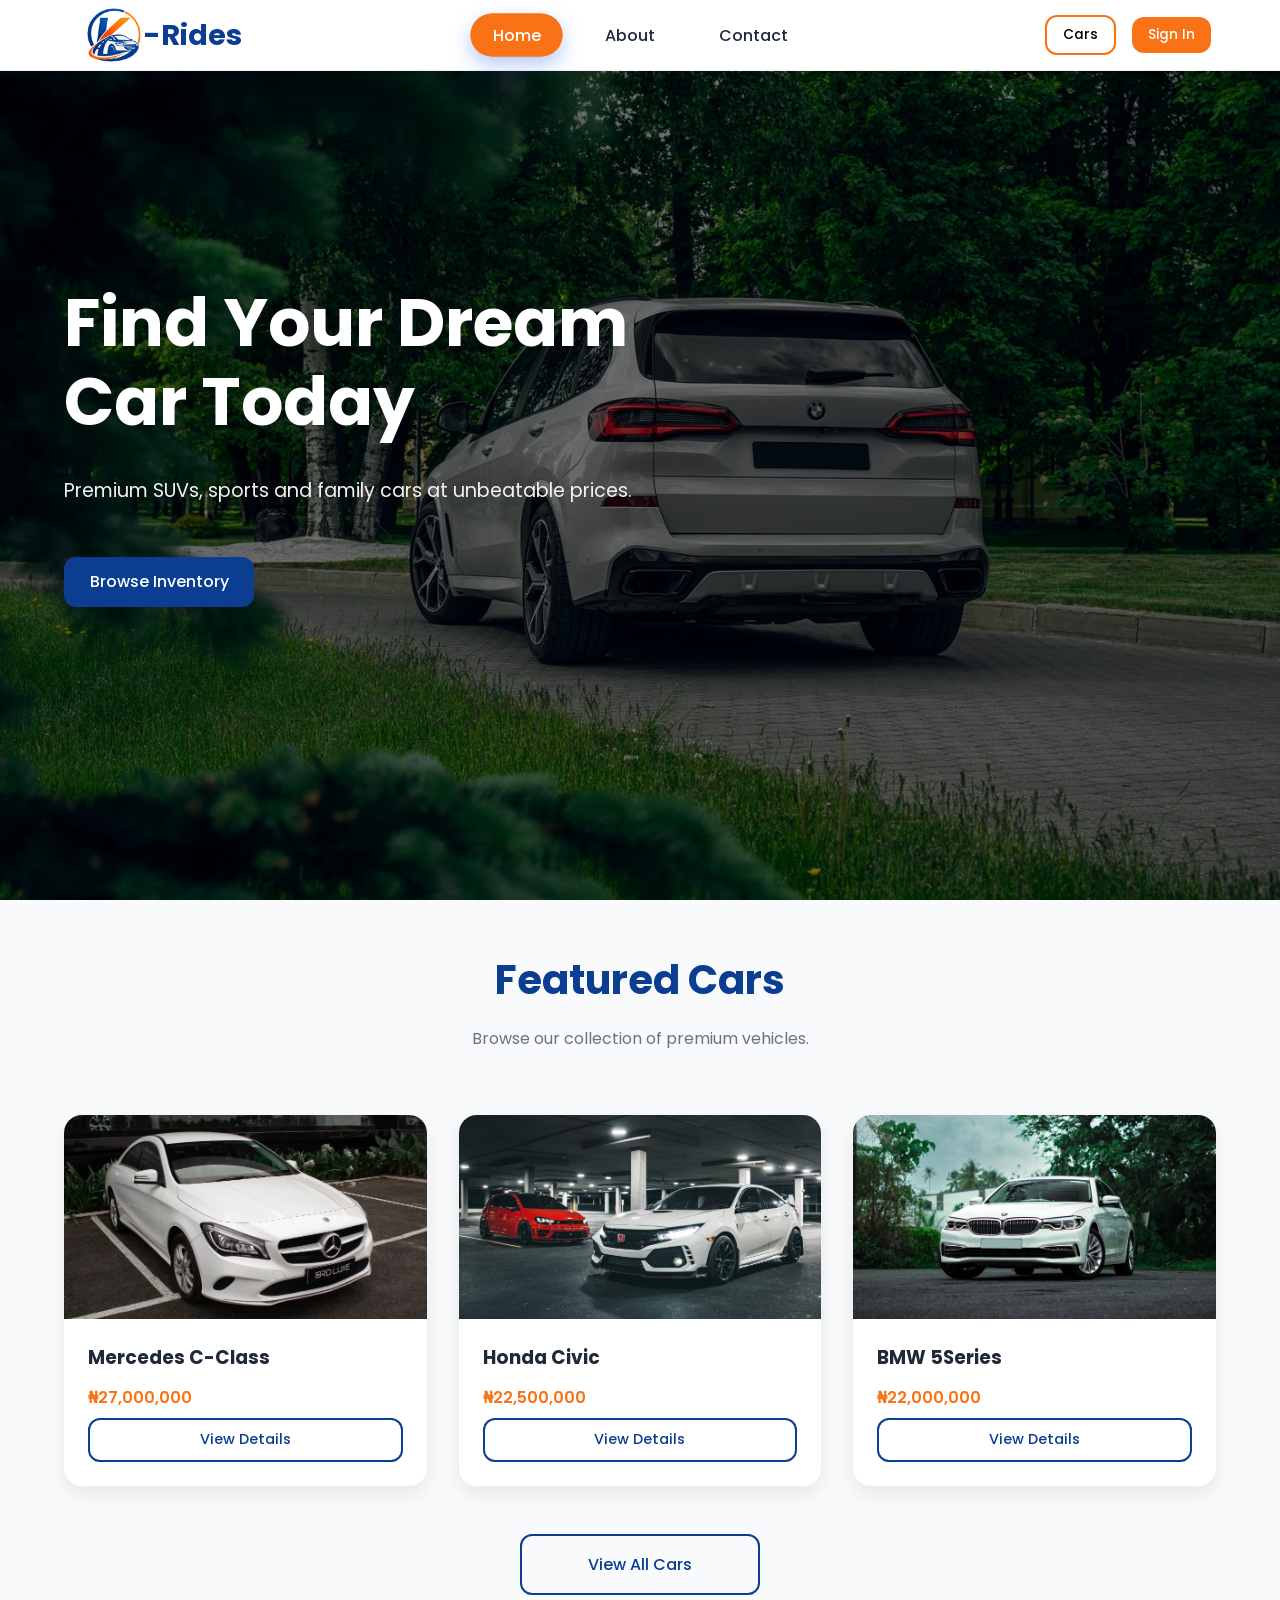
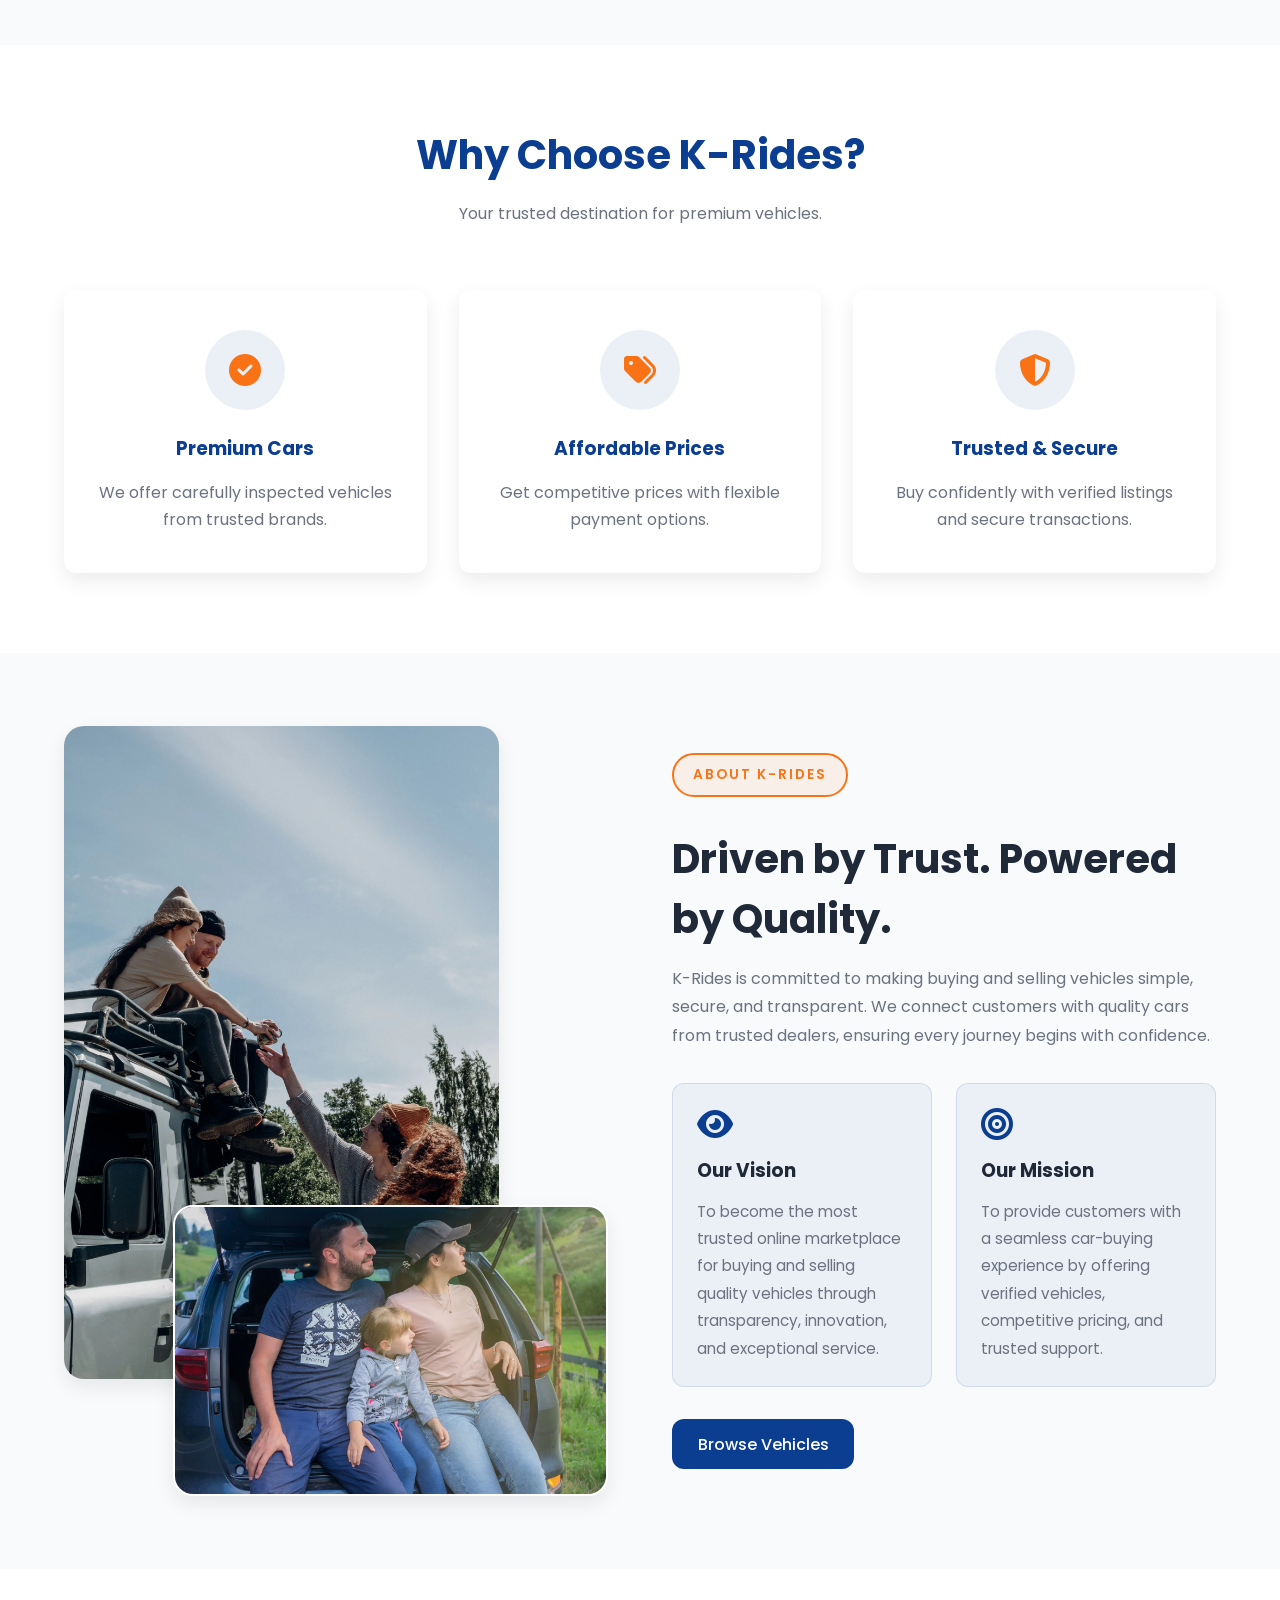
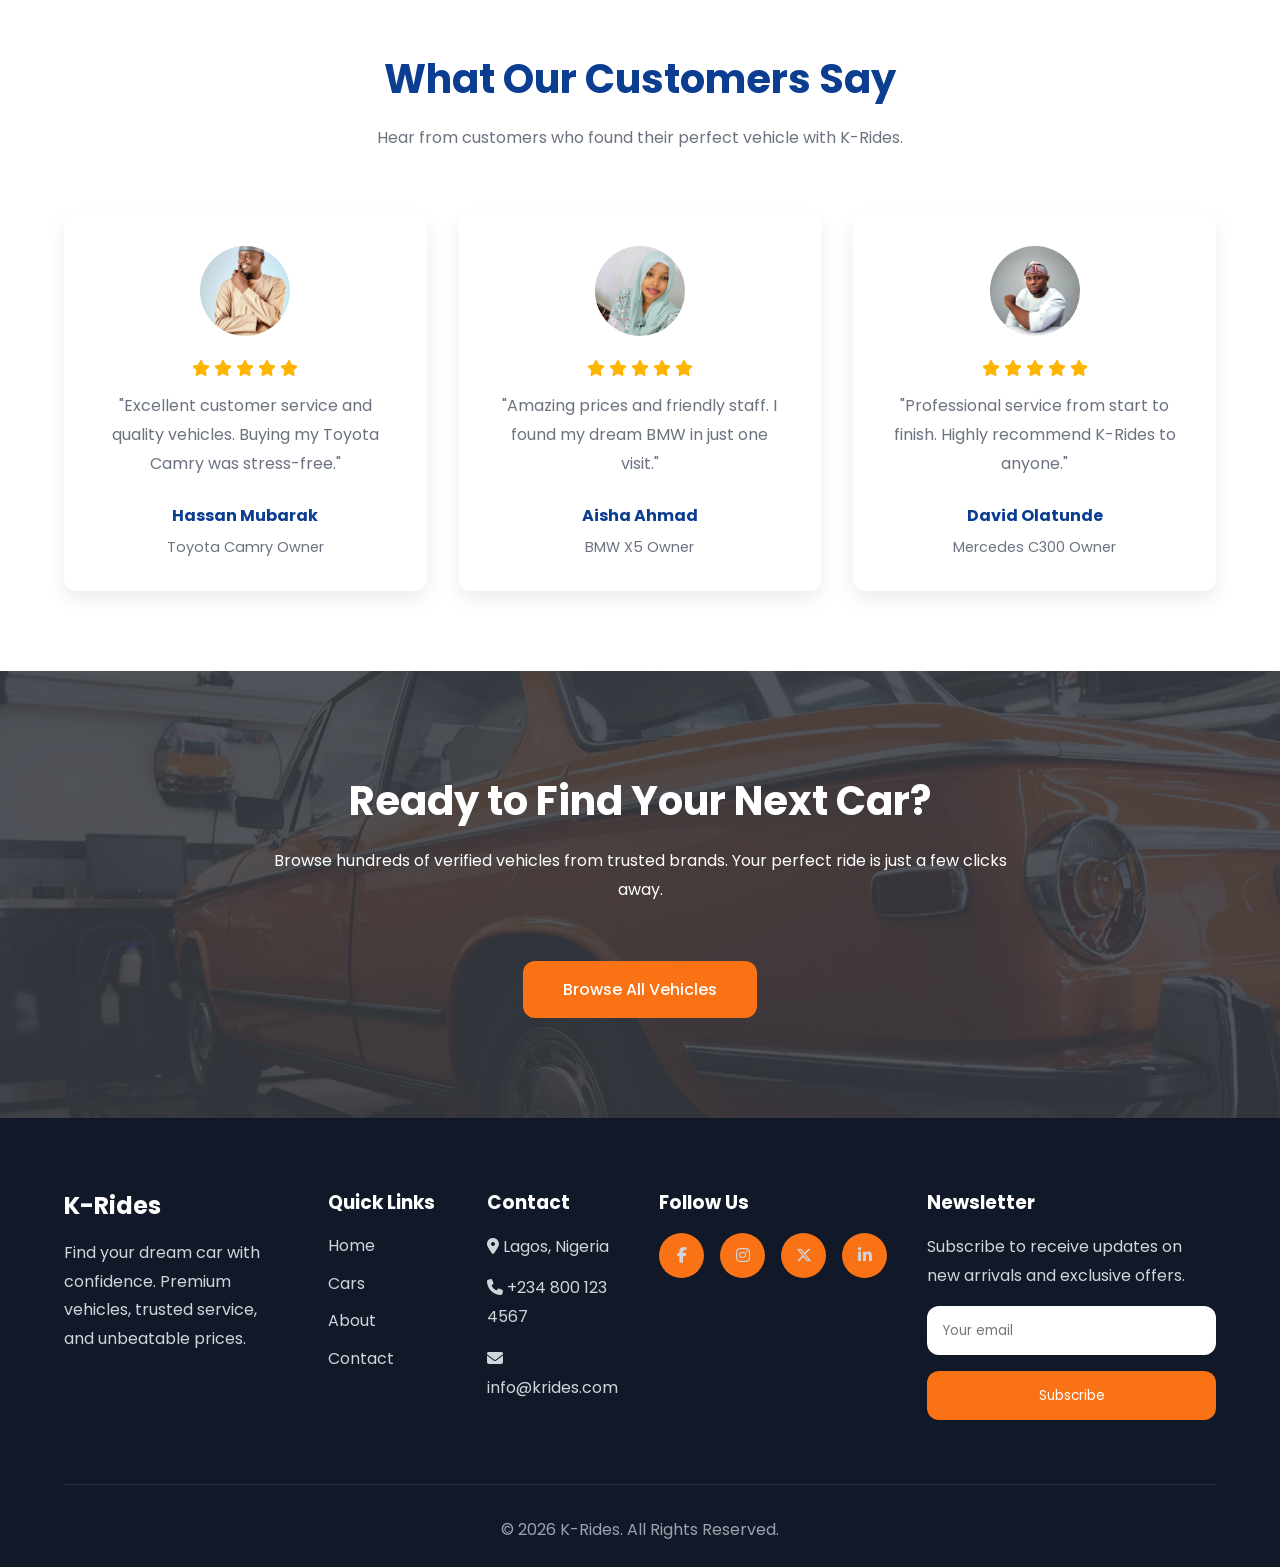
==== index.html @ 12252239 "K-Rides" ====
<!doctype html>
<html lang="en">

<head>
	<meta charset="utf-8">
	<meta name="viewport" content="width=device-width, initial-scale=1.0">
	<meta name="description" content="K-Rides - Find your dream car with confidence. Premium vehicles, trusted dealers, competitive prices in Lagos, Nigeria. Browse 30+ verified cars.">
	<meta property="og:title" content="K-Rides | Find Your Dream Car">
	<meta property="og:description" content="Premium vehicles, trusted dealers, competitive prices in Lagos. Browse 30+ verified cars.">
	<meta property="og:image" content="assets/k-ride-logo.png">
	<meta property="og:type" content="website">
	<meta name="twitter:card" content="summary_large_image">
	<title>K-Rides | Find Your Dream Car</title>
	<link rel="icon" type="image/x-icon" href="assets/favicon.ico">
	<link rel="icon" type="image/png" sizes="512x512" href="assets/favicon.png">
	<link rel="apple-touch-icon" href="assets/favicon.png">
	<link rel="preconnect" href="https://fonts.googleapis.com">
	<link rel="preconnect" href="https://fonts.gstatic.com" crossorigin>
	<link href="https://fonts.googleapis.com/css2?family=Poppins:wght@300;400;500;600;700&display=swap" rel="stylesheet">
	<link rel="stylesheet" href="https://cdnjs.cloudflare.com/ajax/libs/font-awesome/6.7.2/css/all.min.css">
	<link rel="stylesheet" href="style.css?v=31">
</head>
<body>
	<!-- =========================================================
     HEADER / NAVBAR
     ========================================================= -->
<header>
		<div class="container">
			<nav class="navbar">

				<div class="logo">
					<img src="assets/k-ride-logo.png" alt="K-Ride Logo">
					<a href="index.html">-Rides</a>
				</div>

				<div class="nav-drawer" id="navDrawer">
					<ul class="nav-links">
						<li><a href="#home" class="nav-item active">Home</a></li>
						<li><a href="#about" class="nav-item">About</a></li>
						<li><a href="#contact" class="nav-item">Contact</a></li>

						<span class="indicator"></span>
					</ul>

					<div class="nav-buttons">
						<a href="cars.html" class="btn btn-cars">Cars</a>
						<a href="auth.html" class="btn btn-register">Sign In</a>
					</div>
				</div>

				<button class="hamburger" id="hamburger" aria-label="Open menu" aria-expanded="false">
					<span></span><span></span><span></span>
				</button>

			</nav>
			<div class="drawer-overlay" id="drawerOverlay"></div>
		</div>
	</header>

	<!-- =========================================================
     HERO SECTION
     ========================================================= -->
<section class="hero" id="home">
    	<div class="overlay"></div>
    	<div class="container">
			<div class="hero-text">
				<h1>Find Your Dream Car Today</h1>
				<p>
					Premium SUVs, sports and family cars at unbeatable prices.
				</p>

				<a href="cars.html" class="btn btn-primary">
					Browse Inventory
				</a>
			</div>
    	</div>
	</section>

	<!-- =========================================================
     FEATURED CARS
     ========================================================= -->
<section class="featured-cars">
		<div class="container">
			<div class="section-title">
				<h2>Featured Cars</h2>
				<p>
					Browse our collection of premium vehicles.
				</p>
			</div>

			<div class="car-grid">
				<div class="car-card"
					data-brand="Mercedes"
					data-model="Mercedes C-Class"
					data-price="27000000"
					data-fuel="Petrol"
					data-transmission="Automatic"
					data-year="2020"
					data-rating="4.8"
					data-description="Luxury sedan with leather seats, premium sound, advanced safety, and a powerful engine.">
					<img src="assets/mercedes.webp" alt="Mercedes C-Class" loading="lazy">
					<div class="car-info">
						<h3>Mercedes C-Class</h3>
						<p>₦27,000,000</p>
						<a href="#" class="btn btn-primary card-details">
							View Details
						</a>
					</div>
				</div>

				<div class="car-card"
					data-brand="Honda"
					data-model="Honda Civic"
					data-price="22500000"
					data-fuel="Petrol"
					data-transmission="Automatic"
					data-year="2023"
					data-rating="4.8"
					data-description="Reliable and efficient sedan with modern tech, smooth handling, and excellent fuel economy.">
					<img src="assets/Honda.webp" alt="Honda Civic" loading="lazy">
					<div class="car-info">
						<h3>Honda Civic</h3>
						<p>₦22,500,000</p>
						<a href="#" class="btn btn-primary card-details">
							View Details
						</a>
					</div>
				</div>

				<div class="car-card"
					data-brand="BMW"
					data-model="BMW 5Series"
					data-price="22000000"
					data-fuel="Petrol"
					data-transmission="Automatic"
					data-year="2019"
					data-rating="4.8"
					data-description="Executive sedan blending performance and luxury with advanced driving dynamics and premium comfort.">
					<img src="assets/Bmw.webp" alt="BMW 5Series" loading="lazy">
					<div class="car-info">
						<h3>BMW 5Series</h3>
						<p>₦22,000,000</p>
						<a href="#" class="btn btn-primary card-details">
							View Details
						</a>
					</div>
				</div>
			</div>
			
			<div class="view-all">
				<a href="cars.html" class="btn btn-primary">
					View All Cars
				</a>
			</div>

		</div>
	</section>

	<!-- =========================================================
     WHY CHOOSE US
     ========================================================= -->
<section class="why-choose">
		<div class="container">
			<div class="section-title">
				<h2>Why Choose K-Rides?</h2>
				<p>Your trusted destination for premium vehicles.</p>
			</div>

			<div class="features">
				<div class="feature-card">
					<div class="feature-icon">
						<i class="fa-solid fa-circle-check"></i>
					</div>
					<h3>Premium Cars</h3>
					<p>
						We offer carefully inspected vehicles from trusted brands.
					</p>
				</div>

				<div class="feature-card">
					<div class="feature-icon">
						<i class="fa-solid fa-tags"></i>
					</div>
					<h3>Affordable Prices</h3>
					<p>
						Get competitive prices with flexible payment options.
					</p>
				</div>

				<div class="feature-card">
					<div class="feature-icon">
						<i class="fa-solid fa-shield-halved"></i>
					</div>
					<h3>Trusted & Secure</h3>
					<p>
						Buy confidently with verified listings and secure transactions.
					</p>
				</div>
			</div>
		</div>
	</section>

	<!-- =========================================================
     ABOUT SECTION
     ========================================================= -->
<section class="about" id="about">
		<div class="container">
			<div class="about-content">
				<!-- Left Side -->
				<div class="about-image">
					<img src="assets/main-image.webp" alt="About K-Rides showroom with premium vehicles" class="main-image" loading="lazy">
					<img src="assets/small-image.webp" alt="Car showroom interior" class="small-image" loading="lazy">
				</div>

				<!-- Right Side -->
				<div class="about-text">
					<span class="section-tag">ABOUT K-RIDES</span>
					<h2>Driven by Trust. Powered by Quality.</h2>
					<p>
						K-Rides is committed to making buying and selling
						vehicles simple, secure, and transparent. We connect
						customers with quality cars from trusted dealers,
						ensuring every journey begins with confidence.
					</p>

					<!-- Vision & Mission -->
					<div class="about-boxes">
						<div class="about-box">
							<i class="fa-solid fa-eye"></i>
							<h3>Our Vision</h3>
							<p>
								To become the most trusted online marketplace
								for buying and selling quality vehicles through
								transparency, innovation, and exceptional service.
							</p>
						</div>

						<div class="about-box">
							<i class="fa-solid fa-bullseye"></i>
							<h3>Our Mission</h3>
							<p>
								To provide customers with a seamless car-buying
								experience by offering verified vehicles,
								competitive pricing, and trusted support.
							</p>
						</div>
					</div>

					<a href="cars.html" class="btn btn-primary">
						Browse Vehicles
					</a>
				</div>
			</div>
		</div>
	</section>

	<!-- =========================================================
     TESTIMONIALS
     ========================================================= -->
<section class="testimonials">
		<div class="container">
			<div class="section-title">
				<h2>What Our Customers Say</h2>
				<p>
					Hear from customers who found their perfect vehicle with K-Rides.
				</p>
			</div>

			<div class="testimonial-grid">
				<!-- Card 1 -->
				<div class="testimonial-card">
					<div class="customer-image">
						<img src="assets/Hassan.webp" alt="Hassan Mubarak">
					</div>

					<div class="stars">
						<i class="fa-solid fa-star"></i>
						<i class="fa-solid fa-star"></i>
						<i class="fa-solid fa-star"></i>
						<i class="fa-solid fa-star"></i>
						<i class="fa-solid fa-star"></i>
					</div>

					<p class="review">
						"Excellent customer service and quality vehicles.
						Buying my Toyota Camry was stress-free."
					</p>
					<h4>Hassan Mubarak</h4>
					<span>Toyota Camry Owner</span>

				</div>

				<!-- Card 2 -->
				<div class="testimonial-card">
					<div class="customer-image">
						<img src="assets/Aisha.webp" alt="Aisha Ahmad">
					</div>

					<div class="stars">
						<i class="fa-solid fa-star"></i>
						<i class="fa-solid fa-star"></i>
						<i class="fa-solid fa-star"></i>
						<i class="fa-solid fa-star"></i>
						<i class="fa-solid fa-star"></i>
					</div>

					<p class="review">
						"Amazing prices and friendly staff.
						I found my dream BMW in just one visit."
					</p>
					<h4>Aisha Ahmad</h4>
					<span>BMW X5 Owner</span>
				</div>

				<!-- Card 3 -->
				<div class="testimonial-card">

					<div class="customer-image">
						<img src="assets/David.webp" alt="David Olatunde">
					</div>

					<div class="stars">
						<i class="fa-solid fa-star"></i>
						<i class="fa-solid fa-star"></i>
						<i class="fa-solid fa-star"></i>
						<i class="fa-solid fa-star"></i>
						<i class="fa-solid fa-star"></i>
					</div>

					<p class="review">
						"Professional service from start to finish.
						Highly recommend K-Rides to anyone."
					</p>
					<h4>David Olatunde</h4>
					<span>Mercedes C300 Owner</span>
				</div>
			</div>
		</div>
	</section>

	<!-- =========================================================
     CTA SECTION
     ========================================================= -->
<section class="cta">
		<div class="container">
			<div class="cta-content">
				<h2>Ready to Find Your Next Car?</h2>

				<p>
					Browse hundreds of verified vehicles from trusted brands.
					Your perfect ride is just a few clicks away.
				</p>

				<a href="cars.html" class="btn btn-primary">
					Browse All Vehicles
				</a>
			</div>
		</div>
	</section>

	<!-- =========================================================
     FOOTER
     ========================================================= -->
<footer class="footer" id="contact">
		<div class="container">
			<div class="footer-content">
				<!-- Column 1 -->
				<div class="footer-column">
					<h2>K-Rides</h2>
					<p>
						Find your dream car with confidence.
						Premium vehicles, trusted service,
						and unbeatable prices.
					</p>
				</div>
		
				<!-- Column 2 -->
				<div class="footer-column">

					<h3>Quick Links</h3>

					<ul>
						<li><a href="index.html">Home</a></li>
						<li><a href="cars.html">Cars</a></li>
						<li><a href="#about">About</a></li>
						<li><a href="#contact">Contact</a></li>
					</ul>
				</div>

				<!-- Column 3 -->
				<div class="footer-column">
					<h3>Contact</h3>
					<p>
						<i class="fa-solid fa-location-dot"></i>
						Lagos, Nigeria
					</p>

					<p>
						<i class="fa-solid fa-phone"></i>
						+234 800 123 4567
					</p>

					<p>
						<i class="fa-solid fa-envelope"></i>
						info@krides.com
					</p>
				</div>

				<!-- Column 4 -->
				<div class="footer-column">
					<h3>Follow Us</h3>
					<div class="social-icons">
						<a href="#"><i class="fa-brands fa-facebook-f"></i></a>
						<a href="#"><i class="fa-brands fa-instagram"></i></a>
						<a href="#"><i class="fa-brands fa-x-twitter"></i></a>
						<a href="#"><i class="fa-brands fa-linkedin-in"></i></a>
					</div>
				</div>

				<div class="footer-column">
					<h3>Newsletter</h3>
					<p>
						Subscribe to receive updates on new arrivals and exclusive offers.
					</p>

					<form class="footer-newsletter">
						<input
							type="email"
							placeholder="Your email"
							required
						>
						<button type="submit">
							Subscribe
						</button>
					</form>
				</div>
			</div>

			<div class="footer-bottom">
				<p>
					© 2026 K-Rides. All Rights Reserved.
				</p>
			</div>
		</div>
	</footer>

	<!-- =========================================================
     CAR DETAILS MODAL
     ========================================================= -->
<div class="car-modal" id="carModal">
		<div class="modal-content">
			<button class="close-modal" aria-label="Close car details">&times;</button>
			<img id="modalImage" src="" alt="">
			<div class="modal-info">
				<h2 id="modalTitle"></h2>
				<div class="modal-rating">
					<div class="stars">
						<i class="fa-solid fa-star"></i>
						<i class="fa-solid fa-star"></i>
						<i class="fa-solid fa-star"></i>
						<i class="fa-solid fa-star"></i>
						<i class="fa-solid fa-star"></i>
					</div>
					<span id="modalRating"></span>
				</div>
				<p class="modal-price" id="modalPrice"></p>
				<div class="modal-specs">
					<div class="spec-card">
						<i class="fa-regular fa-calendar"></i>
						<h4>Year</h4>
						<span id="modalYear"></span>
					</div>
					<div class="spec-card">
						<i class="fa-solid fa-gears"></i>
						<h4>Transmission</h4>
						<span id="modalTransmission"></span>
					</div>
					<div class="spec-card">
						<i class="fa-solid fa-gas-pump"></i>
						<h4>Fuel</h4>
						<span id="modalFuel"></span>
					</div>
				</div>
				<p id="modalDescription"></p>
				<button class="btn btn-primary" id="contactSellerBtn" style="width:100%; text-align:center;">
					Contact Seller
				</button>
			</div>
		</div>
	</div>

	<!-- =========================================================
     CONTACT SELLER MODAL
     ========================================================= -->
<div class="contact-modal" id="contactModal">
		<div class="contact-content">
			<button class="close-contact" aria-label="Close contact form">&times;</button>
			<h2>Contact Seller</h2>
			<p id="contactCarName"></p>
			<form id="contactForm">
				<div class="input-group">
					<label for="buyerName">Full Name</label>
					<input type="text" id="buyerName" required>
				</div>
				<div class="input-group">
					<label for="buyerEmail">Email Address</label>
					<input type="email" id="buyerEmail" required>
				</div>
				<div class="input-group">
					<label for="buyerPhone">Phone Number</label>
					<input type="tel" id="buyerPhone" pattern="^\+?[0-9\s\-]{10,15}$" placeholder="+234 800 123 4567" required>
				</div>
				<div class="input-group">
					<label for="buyerMessage">Message</label>
					<textarea id="buyerMessage" rows="5"></textarea>
				</div>
				<button type="submit" class="btn btn-primary">
					Send Request
				</button>
			</form>
		</div>
	</div>

	<!-- =========================================================
     BACK TO TOP
     ========================================================= -->
<button id="backToTop" class="back-to-top" aria-label="Back to top">
		<i class="fa-solid fa-arrow-up" aria-hidden="true"></i>
	</button>
	<!-- =========================================================
     SCRIPTS
     ========================================================= -->
<script src="script.js"></script>
</body>
</html>
---- style.css ----
@charset "utf-8";
/* =========================================================
   K-RIDES MAIN STYLESHEET
   ========================================================= */

* {
  margin: 0;
  padding: 0;
  box-sizing: border-box;
}

html {
  scroll-behavior: smooth;
  scroll-padding-top: 80px;
}

section,
#home,
#about,
#contact,
.cars-hero {
  scroll-margin-top: 80px;
}

body {
  font-family: "Poppins", sans-serif;
  background: #f8fafc;
  color: #1f2937;
  overflow-x: hidden;
}

img {
  width: 100%;
  height: auto;
  display: block;
}

a {
  text-decoration: none;
  color: inherit;
}

ul {
  list-style: none;
}

button,
input {
  font-family: inherit;
}

:root {
  --primary: #0b3d91;
  --secondary: #f97316;
  --white: #ffffff;
  --background: #f8fafc;
  --text: #1f2937;
  --light-text: #6b7280;
  --shadow: 0 8px 20px rgba(0, 0, 0, 0.08);
  --radius: 12px;
}

header {
  background: var(--white);
  box-shadow: var(--shadow);
  border-bottom: 1px solid rgba(0, 0, 0, 0.06);
  position: fixed;
  top: 0;
  left: 0;
  right: 0;
  z-index: 1000;
  transition:
    background 0.3s ease,
    backdrop-filter 0.3s ease,
    box-shadow 0.3s ease;
}
header.scrolled {
  background: rgba(255, 255, 255, 0.82);
  backdrop-filter: blur(12px);
  -webkit-backdrop-filter: blur(12px);
  box-shadow: 0 8px 30px rgba(0, 0, 0, 0.1);
}

.navbar {
  display: flex;
  justify-content: space-between;
  align-items: center;
  height: 70px;
}

.logo {
  display: flex;
  align-items: center;
  gap: 0;
}

.logo img {
  width: 80px;
  height: 80px;
  position: relative;
  top: 5px;
  left: 10px;
}

.logo h1 {
  margin: 0;
}

.logo a {
  font-size: 1.8rem;
  font-weight: 700;
  color: var(--primary);
}

.nav-links {
  display: flex;
  gap: 1.25rem;
  list-style: none;
  position: relative;
}

.nav-links a {
  font-size: 1rem;
  font-weight: 500;
  color: var(--text);
}

.nav-item {
  position: relative;
  z-index: 2;
  text-decoration: none;
  color: var(--white);
  padding: 10px 22px;
  border-radius: 30px;
  transition: 0.55s;
}

.nav-links a.active {
  background: var(--secondary);
  color: #fff;
}

.indicator {
  position: absolute;
  height: 42px;
  background: var(--secondary);
  border-radius: 30px;
  z-index: 1;
  transition:
    left 0.35s ease,
    width 0.35s ease;
  box-shadow: 0 8px 20px rgba(37, 99, 235, 0.35);
}

.nav-links a:hover {
  background: var(--white);
  transform: translateY(-2px);
  color: var(--secondary);
}

.nav-buttons {
  display: flex;
  align-items: center;
  gap: 1rem;
  margin-right: 5px;
}

.btn {
  display: inline-block;
  padding: 0.8rem 1.6rem;
  border-radius: var(--radius);
  font-weight: 500;
  transition: all 0.3s ease;
}

.btn-cars {
  background: transparent;
  border: 2px solid var(--secondary);
  color: #000;
}

.btn-cars.active {
  background: var(--secondary);
  color: var(--white);
  border-color: var(--secondary);
}

.nav-user {
  font-size: 0.85rem;
  font-weight: 600;
  color: var(--primary);
  display: flex;
  align-items: center;
  gap: 6px;
  padding: 0 6px;
  white-space: nowrap;
}
.nav-buttons .btn {
  padding: 0.5rem 1rem !important;
  font-size: 0.85rem !important;
}
.nav-buttons #logoutBtn {
  padding: 0.5rem 1rem;
  font-size: 0.85rem;
}

.nav-drawer {
  display: flex;
  align-items: center;
  gap: 2rem;
  flex: 1;
  position: static;
  justify-content: flex-end;
}

.navbar {
  position: relative;
}

/* =========================================================
   DESKTOP NAV CENTERING
   ========================================================= */
@media (min-width: 769px) {
  .nav-links {
    position: absolute !important;
    left: 50% !important;
    top: 50% !important;
    transform: translate(-50%, -50%) !important;
    margin: 0 !important;
    display: flex !important;
  }
  .nav-buttons {
    margin-left: auto;
  }
}

.drawer-overlay {
  display: none;
  position: fixed;
  inset: 0;
  background: rgba(0, 0, 0, 0.45);
  z-index: 998;
}
.drawer-overlay.show {
  display: block;
}

.btn-cars:hover {
  background: var(--secondary);
  color: var(--white);
}

.btn-login {
  color: var(--primary);
  border: 2px solid var(--primary);
}

.btn-login:hover {
  background: var(--primary);
  color: var(--white);
}

.btn-register {
  background: var(--secondary);
  color: var(--white);
}

.btn-register:hover {
  opacity: 0.9;
}

/* =========================================================
   HAMBURGER - HIDDEN ON DESKTOP
   ========================================================= */
.hamburger {
  display: none;
  flex-direction: column;
  justify-content: center;
  gap: 5px;
  width: 42px;
  height: 42px;
  background: transparent;
  border: none;
  cursor: pointer;
  padding: 6px;
}
.hamburger span {
  display: block;
  height: 3px;
  width: 100%;
  background: var(--primary);
  border-radius: 3px;
  transition: 0.3s;
}
.hamburger.active span:nth-child(1) {
  transform: translateY(8px) rotate(45deg);
}
.hamburger.active span:nth-child(2) {
  opacity: 0;
}
.hamburger.active span:nth-child(3) {
  transform: translateY(-8px) rotate(-45deg);
}

.hero {
  position: relative;
  min-height: 100vh;
  min-height: 100dvh;
  display: flex;
  align-items: center;
  padding-top: 70px;
  background-image: url("assets/kride-opt.webp");
  background-size: cover;
  background-position: center;
  background-repeat: no-repeat;
}

.overlay {
  position: absolute;
  inset: 0;
  background: rgba(0, 0, 0, 0.55);
}

.hero .container {
  position: relative;
  z-index: 2;
}

.hero-text {
  max-width: 650px;
}

.hero-text h1 {
  font-size: 4.15rem;
  color: var(--white);
  margin-bottom: 2rem;
  line-height: 1.2;
}

.hero-text p {
  font-size: 1.2rem;
  color: #f1f1f1;
  line-height: 1.8;
  margin-bottom: 3rem;
}

.hero-buttons {
  display: flex;
  gap: 1rem;
}

.btn-primary {
  background: var(--primary);
  color: var(--white);
}

.btn-primary:hover {
  opacity: 0.9;
}

.featured-cars {
  padding: 50px 0;
}

.section-title {
  text-align: center;
  margin-bottom: 4rem;
}

.section-title h2 {
  font-size: 2.5rem;
  color: var(--primary);
}

.section-title p {
  margin-top: 1rem;
  color: var(--light-text);
}

.car-grid {
  display: grid;
  grid-template-columns: repeat(3, 1fr);
  gap: 2rem;
}

.car-info {
  padding: 1rem;
}

.car-info h3 {
  margin-bottom: 0.5rem;
}

.car-info p {
  font-size: 1rem;
  font-weight: 600;
  color: var(--secondary);
  margin-bottom: 0.5rem;
}
.car-card img {
  width: 100%;
  aspect-ratio: 16 / 9;
  object-fit: cover;
}

.car-info .btn {
  padding: 0.6rem 1rem;
  font-size: 0.9rem;
}

.view-all {
  margin-top: 3rem;
  display: flex;
  justify-content: center;
}

.view-all .btn {
  min-width: 240px;
  padding: 1rem 2rem;
  text-align: center;
  background: transparent;
  color: var(--primary);
  border: 2px solid var(--primary);
  transition: all 0.3s ease;
}

.view-all .btn:hover {
  background: var(--primary);
  color: var(--white);
  transform: translateY(-3px);
  box-shadow: 0 12px 25px rgba(11, 61, 145, 0.25);
}

.why-choose {
  background: var(--white);
}

.features {
  display: grid;
  grid-template-columns: repeat(3, 1fr);
  gap: 2rem;
}

.feature-card {
  text-align: center;
  padding: 2.5rem 2rem;
  border-radius: var(--radius);
  box-shadow: var(--shadow);
  transition: 0.3s;
}

.feature-card:hover {
  transform: translateY(-10px);
}

.feature-icon {
  width: 80px;
  height: 80px;
  margin: 0 auto 1.5rem;
  display: flex;
  justify-content: center;
  align-items: center;
  border-radius: 50%;
  background: rgba(11, 61, 145, 0.08);
  color: var(--secondary);
  font-size: 2rem;
  transition: 0.3s ease;
}

.feature-card:hover .feature-icon {
  background: var(--primary);
  color: var(--white);
  transform: rotate(10deg) scale(1.08);
}

.feature-card h3 {
  color: var(--primary);
  margin-bottom: 1rem;
}

.feature-card p {
  color: var(--light-text);
  line-height: 1.7;
}

/* =========================================================
   ABOUT SECTION
   ========================================================= */

.about {
  padding: 100px 0;
  background: var(--background);
}

.about-content {
  display: flex;
  align-items: center;
  gap: 4rem;
}

.about-image {
  flex: 1;
  position: relative;
  min-height: 650px;
}

.about-image img {
  border-radius: 20px;
  box-shadow: var(--shadow);
}

.about-text {
  flex: 1;
}

.section-tag {
  display: inline-block;
  padding: 0.6rem 1.2rem;
  border: 2px solid var(--secondary);
  border-radius: 30px;
  background: rgba(249, 115, 22, 0.08);
  color: var(--secondary);
  font-size: 0.85rem;
  font-weight: 600;
  letter-spacing: 2px;
  text-transform: uppercase;
  margin-bottom: 1rem;
}
.about-text h2 {
  font-size: 2.5rem;
  margin: 1rem 0;
  color: var(--text);
}

.about-text p {
  color: var(--light-text);
  line-height: 1.8;
  margin-bottom: 2rem;
}

.about-boxes {
  display: grid;
  grid-template-columns: repeat(2, 1fr);
  gap: 1.5rem;
  margin-bottom: 2rem;
}

.about-box {
  background: rgba(11, 61, 145, 0.05);
  border: 1px solid rgba(11, 61, 145, 0.12);
  border-radius: var(--radius);
  padding: 1.5rem;
  transition: 0.3s ease;
}

.about-box:hover {
  transform: translateY(-6px);
  box-shadow: var(--shadow);
}

.about-box i {
  font-size: 2rem;
  color: var(--primary);
  margin-bottom: 1rem;
}

.about-box h3 {
  margin-bottom: 0.8rem;
  color: var(--text);
}

.about-box p {
  margin-bottom: 0;
  font-size: 0.95rem;
}

.main-image {
  position: absolute;
  top: -60px;
  left: 0;
  width: 80%;
}

.small-image {
  position: absolute;
  width: 80%;
  right: 0;
  bottom: -60px;
  border-radius: 20px;
  border: 2px solid var(--white);
  box-shadow: var(--shadow);
}

.testimonials {
  background: var(--white);
}

.testimonial-grid {
  display: grid;
  grid-template-columns: repeat(3, 1fr);
  gap: 2rem;
}

.testimonial-card {
  background: var(--white);
  padding: 2rem;
  border-radius: var(--radius);
  text-align: center;
  box-shadow: var(--shadow);
  transition: 0.3s ease;
}

.testimonial-card:hover {
  transform: translateY(-10px);
}

.customer-image {
  width: 90px;
  height: 90px;
  margin: 0 auto 1.5rem;
}

.customer-image img {
  width: 100%;
  height: 100%;
  object-fit: cover;
  border-radius: 50%;
}

.stars {
  color: #fbbf24;
  margin-bottom: 1rem;
  display: flex;
  justify-content: center;
  gap: 4px;
}

.testimonial-card .stars {
  justify-content: center;
}

.modal-rating .stars {
  justify-content: flex-start;
}

.review {
  color: var(--light-text);
  line-height: 1.8;
  margin-bottom: 1.5rem;
}

.testimonial-card h4 {
  color: var(--primary);
  margin-bottom: 0.4rem;
}

.testimonial-card span {
  color: var(--light-text);
  font-size: 0.9rem;
}

.cta {
  position: relative;
  padding: 100px 0;
  background-image: url("assets/newsletter-img.webp");
  background-size: cover;
  background-position: center;
  background-repeat: no-repeat;
  color: var(--white);
}

.cta::before {
  content: "";
  position: absolute;
  inset: 0;
  background: rgba(56, 60, 66, 0.88);
}

.cta-content {
  position: relative;
  z-index: 2;
  max-width: 750px;
  margin: auto;
  text-align: center;
}

.cta-content h2 {
  font-size: 2.5rem;
  margin-bottom: 1rem;
}

.cta-content p {
  line-height: 1.8;
  margin-bottom: 2.5rem;
}

.cta .btn {
  display: inline-block;
  margin-top: 1rem;
  background: var(--secondary);
  color: var(--white);
  padding: 1rem 2.5rem;
  transition: 0.3s ease;
}

.cta .btn:hover {
  transform: translateY(-4px);
  box-shadow: 0 12px 25px rgba(249, 115, 22, 0.35);
}

.container {
  width: 90%;
  max-width: 1200px;
  margin: auto;
}

section {
  padding: 80px 0;
}

.footer {
  background: #111827;
  color: var(--white);
  padding: 70px 0 25px;
}

.footer-content {
  display: grid;
  grid-template-columns: 1.7fr 0.9fr 1fr 0.9fr 1.3fr;
  gap: 2.5rem;
  align-items: start;
}

.footer-column h2 {
  color: var(--white);
  margin-bottom: 1rem;
}

.footer-column h3 {
  margin-bottom: 1rem;
}

.footer-column p {
  color: #d1d5db;
  line-height: 1.8;
  margin-bottom: 0.8rem;
}

.footer-column ul li {
  margin-bottom: 0.8rem;
}

.footer-column a {
  color: #d1d5db;
  transition: 0.3s;
}

.footer-column a:hover {
  color: var(--secondary);
}

.footer-newsletter {
  display: flex;
  flex-direction: column;
  gap: 1rem;
  margin-top: 1rem;
}

.footer-newsletter input {
  padding: 0.9rem 1rem;
  border: none;
  border-radius: var(--radius);
  outline: none;
}

.footer-newsletter button {
  padding: 0.9rem;
  border: none;
  border-radius: var(--radius);
  background: var(--secondary);
  color: var(--white);
  cursor: pointer;
  transition: 0.3s;
}

.footer-newsletter button:hover {
  opacity: 0.9;
}

.social-icons {
  display: flex;
  gap: 1rem;
}

.social-icons a {
  width: 45px;
  height: 45px;
  border-radius: 50%;
  background: var(--secondary);
  display: flex;
  justify-content: center;
  align-items: center;
  transition: 0.3s;
}

.social-icons a:hover {
  color: var(--white);
  transform: translateY(-4px);
}

.footer-bottom {
  margin-top: 4rem;
  padding-top: 2rem;
  border-top: 1px solid rgba(255, 255, 255, 0.12);
  text-align: center;
  color: #9ca3af;
}

/* =========================================================
   CARS HERO
   ========================================================= */

.cars-hero {
  background: var(--background);
  text-align: center;
  padding: 100px 0 30px;
}

.cars-hero h1 {
  font-size: 3rem;
  color: var(--text);
  margin-bottom: 1rem;
}

.cars-hero p {
  max-width: 650px;
  margin: auto;
  color: var(--light-text);
  line-height: 1.8;
}

/* =========================================================
   FILTER BAR
   ========================================================= */

.car-filters {
  background: var(--white);
  padding: 2rem 0;
}

.filter-bar {
  display: flex;
  gap: 0.8rem;
  flex-wrap: wrap;
  justify-content: center;
  align-items: center;
  background: var(--white);
  padding: 1.5rem;
  border-radius: var(--radius);
  box-shadow: var(--shadow);
}

.filter-bar input,
.filter-bar select {
  height: 48px;
  padding: 0.9rem;
  border: 1px solid #ddd;
  border-radius: var(--radius);
  font-size: 0.95rem;
  outline: none;
}

.filter-bar input {
  flex: 1;
  min-width: 280px;
}

.filter-bar select {
  width: 140px;
}

/* =========================================================
   RESULTS BAR
   ========================================================= */

.cars-list {
  padding: 60px 0;
}

.results-bar {
  display: flex;
  justify-content: space-between;
  align-items: center;
  margin-bottom: 2rem;
}

.results-bar p {
  color: var(--light-text);
}

.results-bar strong {
  color: var(--text);
}

.results-bar select {
  width: 200px;
  height: 45px;
  border: 1px solid #ddd;
  border-radius: var(--radius);
  padding: 0 0.8rem;
  outline: none;
}

/* =========================================================
   CAR GRID
   ========================================================= */

.cars-car-grid {
  display: grid;
  grid-template-columns: repeat(3, 1fr);
  gap: 2rem;
}

/* =========================================================
   CAR CARD
   ========================================================= */

.car-card {
  background: var(--white);
  border-radius: 18px;
  overflow: hidden;
  box-shadow: var(--shadow);
  transition: 0.35s ease;
}

.car-card:hover {
  transform: translateY(-8px);
  box-shadow: 0 18px 35px rgba(0, 0, 0, 0.12);
}

.car-image {
  position: relative;
  overflow: hidden;
  height: 220px;
}

.car-image img {
  width: 100%;
  height: 100%;
  object-fit: cover;
  transition: 0.4s;
}

.car-card:hover .car-image img {
  transform: scale(1.08);
}

.wishlist-btn {
  position: absolute;
  top: 15px;
  right: 15px;
  width: 45px;
  height: 45px;
  border: none;
  border-radius: 50%;
  background: rgba(255, 255, 255, 0.9);
  cursor: pointer;
  transition: 0.3s;
}

.wishlist-btn:hover {
  background: #ef4444;
  color: white;
}

.car-info {
  padding: 1.5rem;
}

.car-info h3 {
  margin-bottom: 0.8rem;
  color: var(--text);
}

.car-specs {
  display: flex;
  flex-wrap: wrap;
  gap: 1rem;
  font-size: 0.9rem;
  color: var(--light-text);
  margin-bottom: 1rem;
}

.car-specs span {
  display: flex;
  align-items: center;
  gap: 0.4rem;
}

.car-rating {
  color: #fbbf24;
  margin-bottom: 1rem;
}

.car-rating span {
  color: var(--light-text);
  margin-left: 0.5rem;
}

.car-price {
  font-size: 1.6rem;
  font-weight: 700;
  color: var(--primary);
  margin-bottom: 1.5rem;
}

.car-card .btn {
  width: 100%;
  text-align: center;
}

.card-details {
  background: transparent;
  border: 2px solid #0b3d91;
  color: var(--primary);
}

.card-details:hover {
  opacity: 0.9;
}

#no-results {
  display: none;
  text-align: center;
  font-size: 1.3rem;
  color: #777;
  padding: 60px;
}

.car-modal {
  display: none;
  position: fixed;
  inset: 0;
  background: rgba(0, 0, 0, 0.65);
  z-index: 9999;
  justify-content: center;
  align-items: center;
  padding: 20px;
  overflow-y: auto;
  overscroll-behavior: contain;
}

.modal-content {
  background: #fff;
  width: 90%;
  max-width: 1150px;
  border-radius: 20px;
  overflow: hidden;
  display: grid;
  grid-template-columns: 2fr 1fr;
  animation: popup 0.3s ease;
  max-height: 90vh;
  min-height: 0;
}

.modal-content img {
  width: 100%;
  height: 100%;
  min-height: 300px;
  max-height: 90vh;
  object-fit: cover;
  display: block;
  align-self: stretch;
}

.modal-info {
  padding: 35px;
  gap: 5px;
  display: flex;
  flex-direction: column;
  overflow-y: auto;
  min-height: 0;
  max-height: 90vh;
  overscroll-behavior: contain;
  -webkit-overflow-scrolling: touch;
}

#modalTitle {
  font-size: 2.2rem;
  margin: 0;
  line-height: 1.2;
}

.modal-rating {
  display: flex;
  align-items: center;
  gap: 10px;
  margin-top: 10px;
}

.stars {
  color: #ffb400;
  display: flex;
  gap: 4px;
  font-size: 1rem;
}

.modal-rating span {
  font-weight: 600;
  color: #666;
  transform: translateY(-7px);
}

.modal-price {
  font-size: 2rem;
  color: var(--secondary);
  font-weight: bold;
  margin: 8px 0 12px;
}

#modalDescription {
  background: #f8f8f8;
  padding: 18px;
  border-radius: 12px;
  line-height: 1.7;
  color: #555;
  margin: 10px 0 20px;
}

.modal-specs {
  display: grid;
  grid-template-columns: repeat(3, 1fr);
  gap: 15px;
  margin: 10px 0;
}

.spec-card {
  background: #f8f9fa;
  border-radius: 15px;
  padding: 14px;
  text-align: center;
  transition: 0.3s ease;
  border: 1px solid #eee;
}

.spec-card:hover {
  transform: translateY(-5px);
  box-shadow: 0 10px 20px rgba(0, 0, 0, 0.08);
}

.spec-card i {
  font-size: 1.2rem;
  color: var(--secondary);
  margin-bottom: 8px;
}

.spec-card h4 {
  margin: 6px 0;
  font-size: 0.8rem;
  color: #777;
}

.spec-card span {
  font-size: 0.95rem;
  font-weight: 600;
  color: #222;
}

.close-modal {
  position: absolute;
  right: 25px;
  top: 15px;
  font-size: 2rem;
  cursor: pointer;
  color: white;
  background: transparent;
  border: none;
  line-height: 1;
  padding: 0;
}

@media (max-width: 768px) {
  .modal-content {
    grid-template-columns: 1fr;
    max-height: 95vh;
    max-height: 95dvh;
    overflow-y: auto;
  }
  .modal-content img {
    height: 260px;
    min-height: 260px;
    max-height: 260px;
  }
  .modal-info {
    max-height: none;
    overflow: visible;
    padding: 24px;
  }
  #modalTitle {
    font-size: 1.6rem;
  }
  .modal-specs {
    grid-template-columns: 1fr;
  }
}

@keyframes popup {
  from {
    transform: scale(0.8);
    opacity: 0;
  }
  to {
    transform: scale(1);
    opacity: 1;
  }
}
/* =========================================================
   PAGINATION
   ========================================================= */

.pagination {
  display: flex;
  justify-content: center;
  align-items: center;
  gap: 0.8rem;
  margin-top: 4rem;
  flex-wrap: wrap;
}

#pageNumbers {
  display: flex;
  gap: 0.5rem;
  align-items: center;
}

.page-number {
  width: 45px;
  height: 45px;
  display: flex;
  justify-content: center;
  align-items: center;
  border-radius: 50%;
  background: var(--white);
  color: var(--text);
  box-shadow: var(--shadow);
  transition: 0.3s;
}

.page-number.active {
  background: var(--primary);
  color: var(--white);
}

.page-number:hover {
  background: var(--primary);
  color: var(--white);
}

.page-btn {
  padding: 0.8rem 1.3rem;
  border-radius: var(--radius);
  background: var(--white);
  box-shadow: var(--shadow);
  transition: 0.3s;
}

.page-btn:hover {
  background: var(--primary);
  color: var(--white);
}

.page-btn:disabled {
  opacity: 0.5;
  cursor: not-allowed;
}

/* ===========================
   CONTACT SELLER MODAL
=========================== */

.contact-modal {
  display: none;
  position: fixed;
  inset: 0;
  background: rgba(0, 0, 0, 0.65);
  z-index: 10000;
  justify-content: center;
  align-items: center;
  padding: 20px;
}

.contact-content {
  position: relative;
  width: 100%;
  max-width: 460px;
  max-height: 80vh;
  overflow-y: auto;
  background: #fff;
  border-radius: 20px;
  padding: 30px;
  animation: popup 0.3s ease;
  box-shadow: 0 20px 40px rgba(0, 0, 0, 0.15);
}

.contact-content h2 {
  margin-bottom: 8px;
  color: var(--primary);
}

#contactCarName {
  color: #666;
  margin-bottom: 25px;
  font-size: 0.95rem;
}

.input-group {
  display: flex;
  flex-direction: column;
  margin-bottom: 18px;
}

.input-group label {
  font-weight: 600;
  margin-bottom: 8px;
}

.input-group input,
.input-group textarea {
  padding: 14px;
  border: 1px solid #ddd;
  border-radius: 12px;
  font-size: 1rem;
  outline: none;
  transition: 0.3s;
}

.input-group input:focus,
.input-group textarea:focus {
  border-color: var(--primary);
  box-shadow: 0 0 0 3px rgba(255, 140, 0, 0.15);
}

.input-group textarea {
  resize: vertical;
  min-height: 120px;
}

.contact-content form button,
.contact-content #closeSuccess {
  width: 100%;
}

.contact-content .close-contact {
  width: auto;
}

.close-contact {
  position: absolute;
  top: 18px;
  right: 22px;
  font-size: 1.8rem;
  cursor: pointer;
  color: #888;
  transition: 0.3s;
  background: transparent;
  border: none;
  line-height: 1;
  padding: 0;
}

.close-contact:hover {
  color: var(--primary);
}

.success-message {
  text-align: center;
  padding: 20px;
}

.success-message i {
  font-size: 4rem;
  color: #28a745;
  margin-bottom: 20px;
}

.success-message h2 {
  margin-bottom: 15px;
}

.success-message p {
  color: #666;
  margin-bottom: 25px;
  line-height: 1.7;
}

/* =========================================================
   BACK TO TOP
   ========================================================= */

.back-to-top {
  position: fixed;
  right: 25px;
  bottom: 25px;

  width: 55px;
  height: 55px;

  border: none;
  border-radius: 50%;

  background: var(--secondary);
  color: var(--white);

  font-size: 1.2rem;
  cursor: pointer;

  display: flex;
  justify-content: center;
  align-items: center;

  box-shadow: 0 10px 25px rgba(0, 0, 0, 0.2);

  opacity: 0;
  visibility: hidden;

  transform: translateY(20px);

  transition: 0.35s ease;

  z-index: 999;
}

.back-to-top:hover {
  transform: translateY(-5px);
}

.back-to-top.show {
  opacity: 1;
  visibility: visible;
  transform: translateY(0);
}

/* ===========================
   RESPONSIVE - HIGH PRIORITY FIXES
=========================== */

/* =========================================================
   TABLET / SMALL LAPTOP - VERY RESPONSIVE
   ========================================================= */
@media (max-width: 1024px) {
  .container {
    width: 94%;
  }
  /* =========================================================
   NAVBAR - CENTERED HOME/ABOUT/CONTACT (TRUE VIEWPORT CENTER)
   ========================================================= */
  .navbar {
    height: 68px;
    position: relative;
  }
  .nav-drawer {
    flex: 1;
    position: static;
    display: flex;
    justify-content: flex-end;
    align-items: center;
    gap: 1rem;
  }
  .logo img {
    width: 70px;
    height: 70px;
    left: 0;
    top: 2px;
  }
  .logo a {
    font-size: 1.5rem;
  }
  .nav-links {
    position: absolute;
    left: 50%;
    top: 50%;
    transform: translate(-50%, -50%);
    gap: 0.6rem;
    margin: 0;
    display: flex;
  }
  .nav-item {
    padding: 8px 14px;
    font-size: 0.9rem;
    white-space: nowrap;
  }
  .nav-buttons {
    gap: 0.6rem;
    margin-left: auto;
  }
  .nav-buttons .btn {
    padding: 0.6rem 1rem;
    font-size: 0.85rem;
  }
  /* HERO */
  .hero {
    min-height: 72vh;
  }
  .hero-text h1 {
    font-size: 3rem;
    line-height: 1.15;
  }
  .hero-text p {
    font-size: 1.05rem;
  }
  /* GRIDS */
  .car-grid,
  .cars-car-grid {
    grid-template-columns: repeat(2, 1fr);
    gap: 1.5rem;
  }
  .features,
  .testimonial-grid {
    grid-template-columns: repeat(2, 1fr);
    gap: 1.5rem;
  }
  /* =========================================================
   ABOUT - STACK FOR TABLET TO AVOID SQUEEZE + SHOW IMAGES
   ========================================================= */
  .about {
    padding: 70px 0;
  }
  .about-content {
    flex-direction: column;
    gap: 2.5rem;
  }
  .about-image {
    min-height: auto;
    display: flex;
    flex-direction: column;
    gap: 1rem;
  }
  .about-image img {
    position: static !important;
    width: 100% !important;
  }
  .main-image {
    top: auto !important;
    left: auto !important;
  }
  .small-image {
    right: auto !important;
    bottom: auto !important;
    border: none !important;
  }
  .about-text h2 {
    font-size: 2rem;
  }
  .about-boxes {
    gap: 1rem;
  }
  /* FILTER */
  .filter-bar {
    gap: 0.6rem;
    padding: 1.2rem;
  }
  .filter-bar input {
    min-width: 200px;
  }
  .filter-bar select {
    width: 120px;
    font-size: 0.85rem;
  }
  /* FOOTER */
  .footer-content {
    grid-template-columns: 1fr 1fr;
    gap: 2rem;
  }
  /* =========================================================
   CARS HERO - OFFSET FIXED HEADER 68PX
   ========================================================= */
  .cars-hero {
    padding: 92px 0 24px;
  }
  .cars-hero h1 {
    font-size: 2.4rem;
  }
  section {
    padding: 60px 0;
  }
}

/* =========================================================
   MOBILE
   ========================================================= */
@media (max-width: 768px) {
  .container {
    width: 92%;
  }

  /* NAVBAR */
  .navbar {
    height: 64px;
    flex-wrap: nowrap;
  }
  .logo{
    gap:2px;
  }
  .logo img {
    width: 60px;
    height: 60px;
    left: 0;
    top: 2px;
    margin-right:-7px;
  }
  .logo a {
    font-size: 1.4rem;
    margin-left:-3px;
  }
  .hamburger {
    display: flex;
    z-index: 1001;
  }
  .nav-drawer {
    position: fixed;
    top: 0;
    right: 0;
    width: 320px;
    max-width: 82vw;
    height: 100vh;
    height: 100dvh;
    background: var(--white);
    flex-direction: column;
    align-items: stretch;
    justify-content: flex-start;
    gap: 0;
    padding: 80px 20px 30px;
    box-shadow: -12px 0 30px rgba(0, 0, 0, 0.18);
    transform: translateX(100%);
    transition: transform 0.35s ease;
    z-index: 999;
    overflow-y: auto;
    overscroll-behavior: contain;
  }
  .nav-drawer.open {
    transform: translateX(0);
  }
  .nav-links {
    flex-direction: column;
    align-items: stretch;
    gap: 0.25rem;
    width: 100%;
    position: static !important;
    left: auto !important;
    top: auto !important;
    transform: none !important;
  }
  .nav-links li {
    width: 100%;
  }
  .nav-links a {
    display: block;
    width: 100%;
    padding: 14px 16px;
    border-radius: 10px;
  }
  .indicator {
    display: none;
  }
  .nav-buttons {
    display: flex;
    flex-direction: column;
    gap: 0.75rem;
    margin-top: auto;
    padding-top: 24px;
    border-top: 1px solid #eee;
    width: 100%;
    margin-right: 0;
  }
  .nav-buttons .btn {
    width: 100%;
    text-align: center;
  }

  /* =========================================================
   HERO - SMALL ON MOBILE (NOT FULL SCREEN) + CONTENT DOWN
   ========================================================= */
  .hero {
    min-height: 90vh !important;
    padding: 40px 0 36px !important;
    display: block !important;
    position: relative !important;
  }
  .hero .container {
    position: absolute !important;
    bottom: 28px !important;
    left: 4% !important;
    right: 4% !important;
    width: auto !important;
    margin: 0 !important;
    z-index: 2 !important;
    top: auto !important;
  }
  .hero-text h1 {
    font-size: 2.4rem !important;
    margin-bottom: 1rem !important;
    line-height: 1.05 !important;
  }
  .hero-text p {
    font-size: 1.1rem;
    margin-bottom: 1.5rem;
  }

  /* GRIDS */
  .car-grid,
  .cars-car-grid {
    grid-template-columns: 1fr;
    gap: 1.25rem;
  }
  .features,
  .testimonial-grid {
    grid-template-columns: 1fr;
  }
  .section-title h2 {
    font-size: 1.9rem;
  }
  section {
    padding: 50px 0;
  }

  /* =========================================================
   ABOUT - REMOVE ABSOLUTE OVERLAP
   ========================================================= */
  .about-content {
    flex-direction: column;
  }
  .about-image {
    min-height: auto;
    width: 100%;
    display: flex;
    flex-direction: column;
    gap: 1rem;
  }
  .about-image img {
    position: static !important;
    width: 100% !important;
  }
  .main-image {
    top: auto;
    left: auto;
  }
  .small-image {
    right: auto;
    bottom: auto;
    border: none;
  }
  .about-boxes {
    grid-template-columns: 1fr;
  }
  .about-text h2 {
    font-size: 1.8rem;
  }

  /* FILTER BAR */
  .filter-bar {
    flex-direction: column;
    align-items: stretch;
  }
  .filter-bar input {
    min-width: 0;
    width: 100%;
  }
  .filter-bar select {
    width: 100%;
  }

  /* =========================================================
   FOOTER - FIX 5 COLS -> 1 COL ON MOBILE
   ========================================================= */
  .footer-content {
    grid-template-columns: 1fr;
    gap: 2rem;
  }

  /* PAGINATION */
  .pagination {
    gap: 0.5rem;
  }
  .page-number {
    width: 40px;
    height: 40px;
    font-size: 0.9rem;
  }
  .page-btn {
    padding: 0.6rem 1rem;
    font-size: 0.9rem;
  }

  /* =========================================================
   CARS HERO - KEEP OFFSET FOR FIXED HEADER
   ========================================================= */
  .cars-hero {
    padding: 88px 0 24px;
  }
  .cars-hero h1 {
    font-size: 2rem;
  }
}

/* =========================================================
   AUTH PAGES - OFFSET FOR FIXED HEADER
   ========================================================= */
.auth-page {
  min-height: 100vh;
  min-height: 100dvh;
  display: flex;
  align-items: center;
  justify-content: center;
  padding: 110px 0 60px;
  background: var(--background);
}
.auth-card {
  background: var(--white);
  width: 100%;
  max-width: 460px;
  margin: auto;
  padding: 36px 32px;
  border-radius: 20px;
  box-shadow: 0 20px 40px rgba(0, 0, 0, 0.08);
}
.auth-header {
  text-align: center;
  margin-bottom: 28px;
}
.auth-header h1 {
  font-size: 1.9rem;
  color: var(--primary);
  margin-bottom: 0.4rem;
}
.auth-header p {
  color: var(--light-text);
  font-size: 0.95rem;
}
.auth-card .input-group {
  margin-bottom: 16px;
}
.auth-card .input-group label {
  font-size: 0.9rem;
}
.field-error {
  color: #ef4444;
  font-size: 0.8rem;
  margin-top: 6px;
  display: block;
  min-height: 14px;
}
.input-with-icon {
  position: relative;
  display: flex;
  align-items: center;
}
.input-with-icon i.fa-envelope,
.input-with-icon i.fa-lock,
.input-with-icon i.fa-user,
.input-with-icon i.fa-phone {
  position: absolute;
  left: 14px;
  color: #9ca3af;
  font-size: 0.9rem;
  pointer-events: none;
}
.input-with-icon input {
  width: 100%;
  padding: 13px 42px 13px 40px;
  border: 1px solid #e5e7eb;
  border-radius: 12px;
  outline: none;
  font-size: 0.95rem;
  transition: 0.2s;
}
.input-with-icon input:focus {
  border-color: var(--primary);
  box-shadow: 0 0 0 3px rgba(11, 61, 145, 0.1);
}
.toggle-pass {
  position: absolute;
  right: 10px;
  background: transparent;
  border: none;
  color: #6b7280;
  cursor: pointer;
  width: 36px;
  height: 36px;
  display: flex;
  align-items: center;
  justify-content: center;
  border-radius: 8px;
}
.toggle-pass:hover {
  background: #f3f4f6;
}
.auth-row {
  display: flex;
  justify-content: space-between;
  align-items: center;
  margin: 6px 0 18px;
  font-size: 0.85rem;
}
.remember {
  display: flex;
  align-items: center;
  gap: 6px;
  cursor: pointer;
  color: var(--text);
}
.forgot-link {
  color: var(--primary);
  font-weight: 500;
}
.forgot-link:hover {
  text-decoration: underline;
}
.auth-submit {
  width: 100%;
  padding: 14px;
  font-size: 1rem;
  border: none;
  cursor: pointer;
}
.auth-submit:disabled {
  opacity: 0.6;
  cursor: not-allowed;
}
.auth-divider {
  display: flex;
  align-items: center;
  gap: 12px;
  margin: 22px 0;
  color: #9ca3af;
  font-size: 0.85rem;
}
.auth-divider::before,
.auth-divider::after {
  content: "";
  flex: 1;
  height: 1px;
  background: #e5e7eb;
}
.auth-switch {
  text-align: center;
  font-size: 0.9rem;
  color: var(--light-text);
}
.auth-switch a {
  color: var(--primary);
  font-weight: 600;
}
.auth-switch a:hover {
  text-decoration: underline;
}
.auth-panel.hidden {
  display: none;
}
.auth-panel {
  animation: fadeIn 0.25s ease;
}
.hidden {
  display: none !important;
}
.agree-label {
  margin: 8px 0 4px;
  display: flex;
  gap: 8px;
  font-size: 0.9rem;
  align-items: center;
  flex-wrap: wrap;
}
.agree-label a {
  color: var(--primary);
  text-decoration: underline;
}
@keyframes fadeIn {
  from {
    opacity: 0;
    transform: translateY(6px);
  }
  to {
    opacity: 1;
    transform: translateY(0);
  }
}

/* =========================================================
   FORGOT PASSWORD MODAL
   ========================================================= */
.forgot-content {
  max-width: 460px;
}
.forgot-desc {
  color: #6b7280;
  margin: 8px 0 20px;
  line-height: 1.6;
  font-size: 0.95rem;
}
.forgot-submit {
  width: 100%;
}
.forgot-success {
  text-align: center;
  padding: 18px 0 6px;
}
.forgot-success-icon {
  font-size: 2.6rem;
  color: #28a745;
  margin-bottom: 10px;
  display: block;
}
.forgot-success-title {
  color: var(--primary);
  margin-bottom: 6px;
  font-size: 1.2rem;
}
.forgot-success-text {
  color: #6b7280;
  font-size: 0.92rem;
  line-height: 1.6;
}
.forgot-done {
  width: 100%;
  margin-top: 18px;
  border: 2px solid var(--primary);
  background: transparent;
  color: var(--primary);
}
.forgot-done:hover {
  background: var(--primary);
  color: var(--white);
}
.forgot-footer {
  text-align: center;
  margin-top: 16px;
  font-size: 0.85rem;
  color: #6b7280;
}
.forgot-footer a {
  color: var(--primary);
  font-weight: 600;
}
.forgot-footer a:hover {
  text-decoration: underline;
}

/* =========================================================
   TABLET AUTH - OFFSET FIXED HEADER 68PX
   ========================================================= */
@media (max-width: 1024px) {
  .auth-page {
    padding: 100px 0 50px;
  }
  .auth-card {
    max-width: 440px;
  }
}
@media (max-width: 768px) {
  .auth-page {
    min-height: 100vh;
    min-height: 100dvh;
    padding: 88px 0 40px;
  }
  .auth-page .container {
    width: 92%;
    max-width: 92%;
    margin: 0 auto;
    display: flex;
    justify-content: center;
  }
  .auth-card {
    padding: 28px 20px;
    border-radius: 16px;
    margin: 0 auto;
    width: 100%;
    max-width: 460px;
  }
  .auth-header h1 {
    font-size: 1.6rem;
  }
  .auth-header p {
    font-size: 0.9rem;
  }
  .auth-row {
    flex-direction: column;
    align-items: flex-start;
    gap: 10px;
  }
  .input-with-icon input {
    font-size: 0.9rem;
    padding: 12px 40px 12px 38px;
  }
}
/* =========================================================
   SMALL PHONES
   ========================================================= */
@media (max-width: 480px) {
  .hero-text h1 {
    font-size: 1.8rem;
  }
  .btn {
    padding: 0.7rem 1.2rem;
    font-size: 0.9rem;
  }
  .about-text h2 {
    font-size: 1.6rem;
  }
  .auth-page .container {
    width: 94%;
    max-width: 94%;
  }
  .auth-card {
    padding: 22px 16px;
    margin: 0 auto;
    width: 100%;
    border-radius: 14px;
  }
  .auth-header h1 {
    font-size: 1.45rem;
  }
}
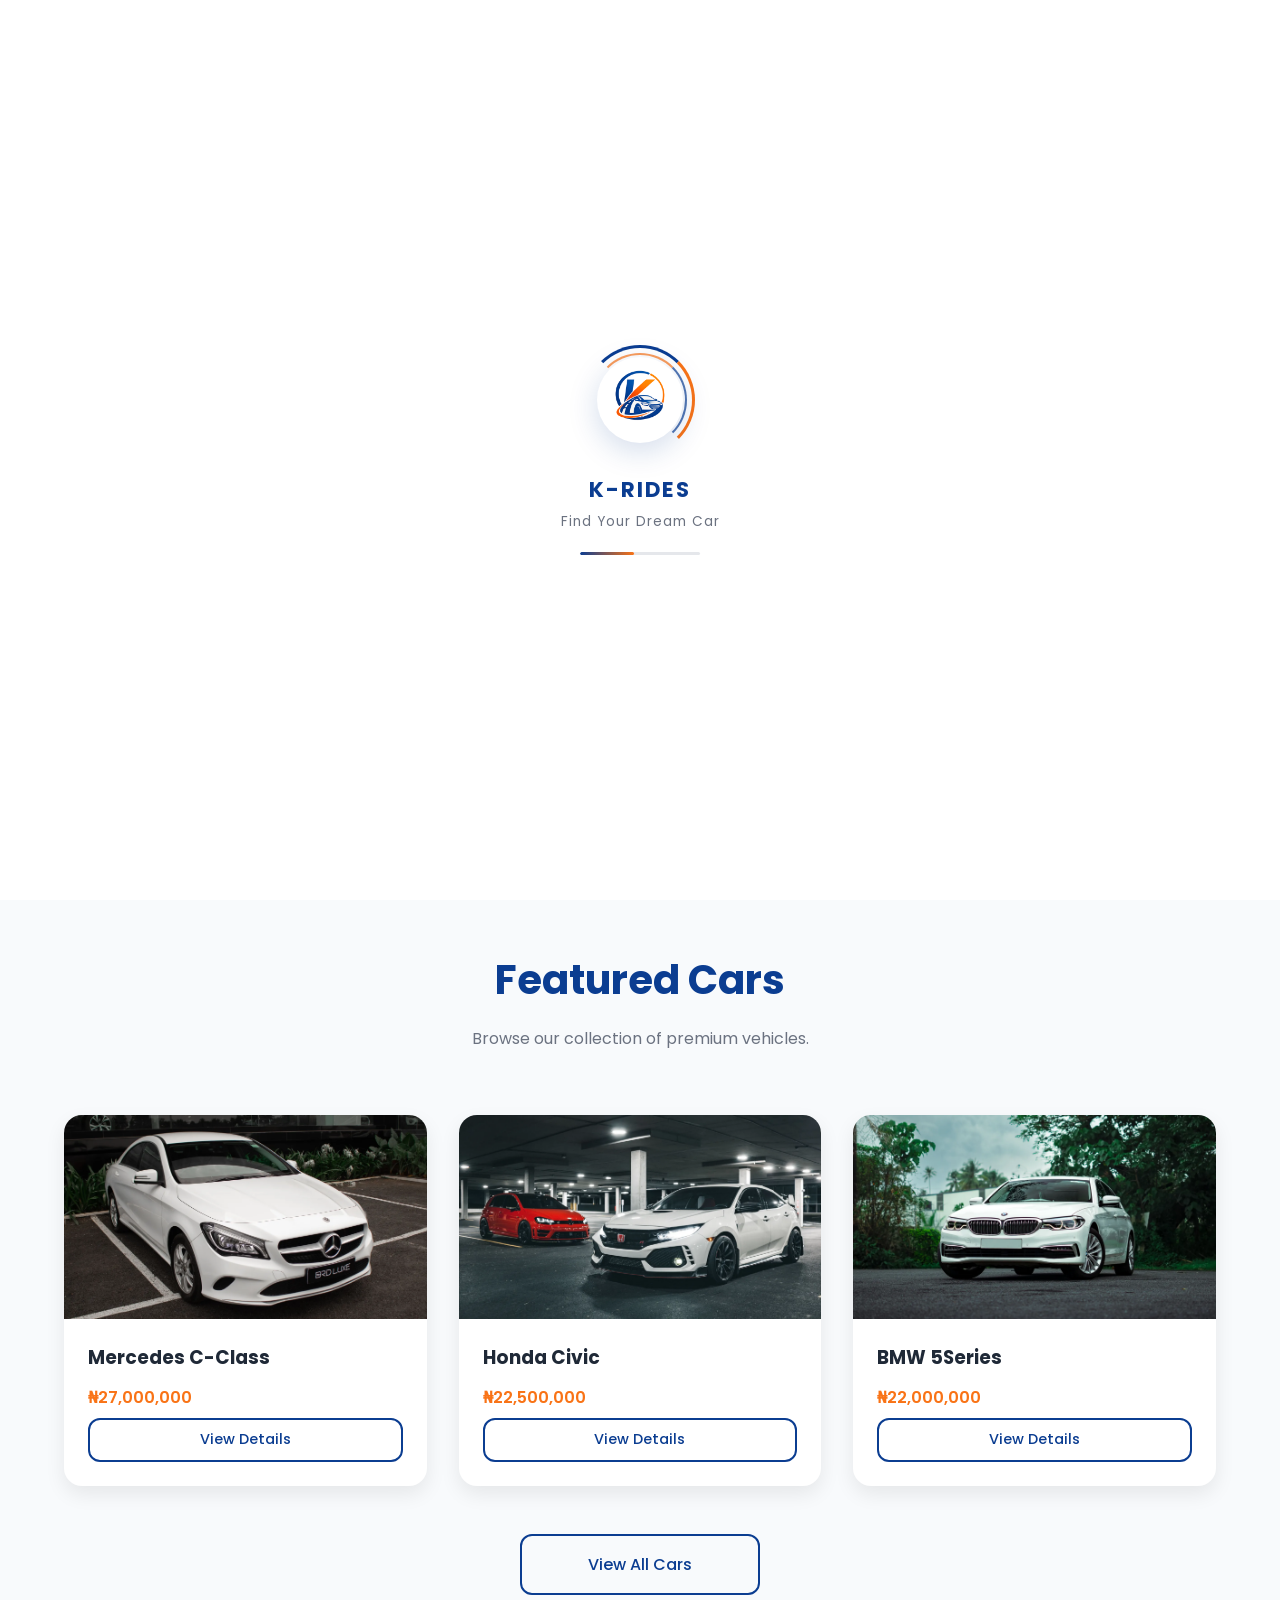
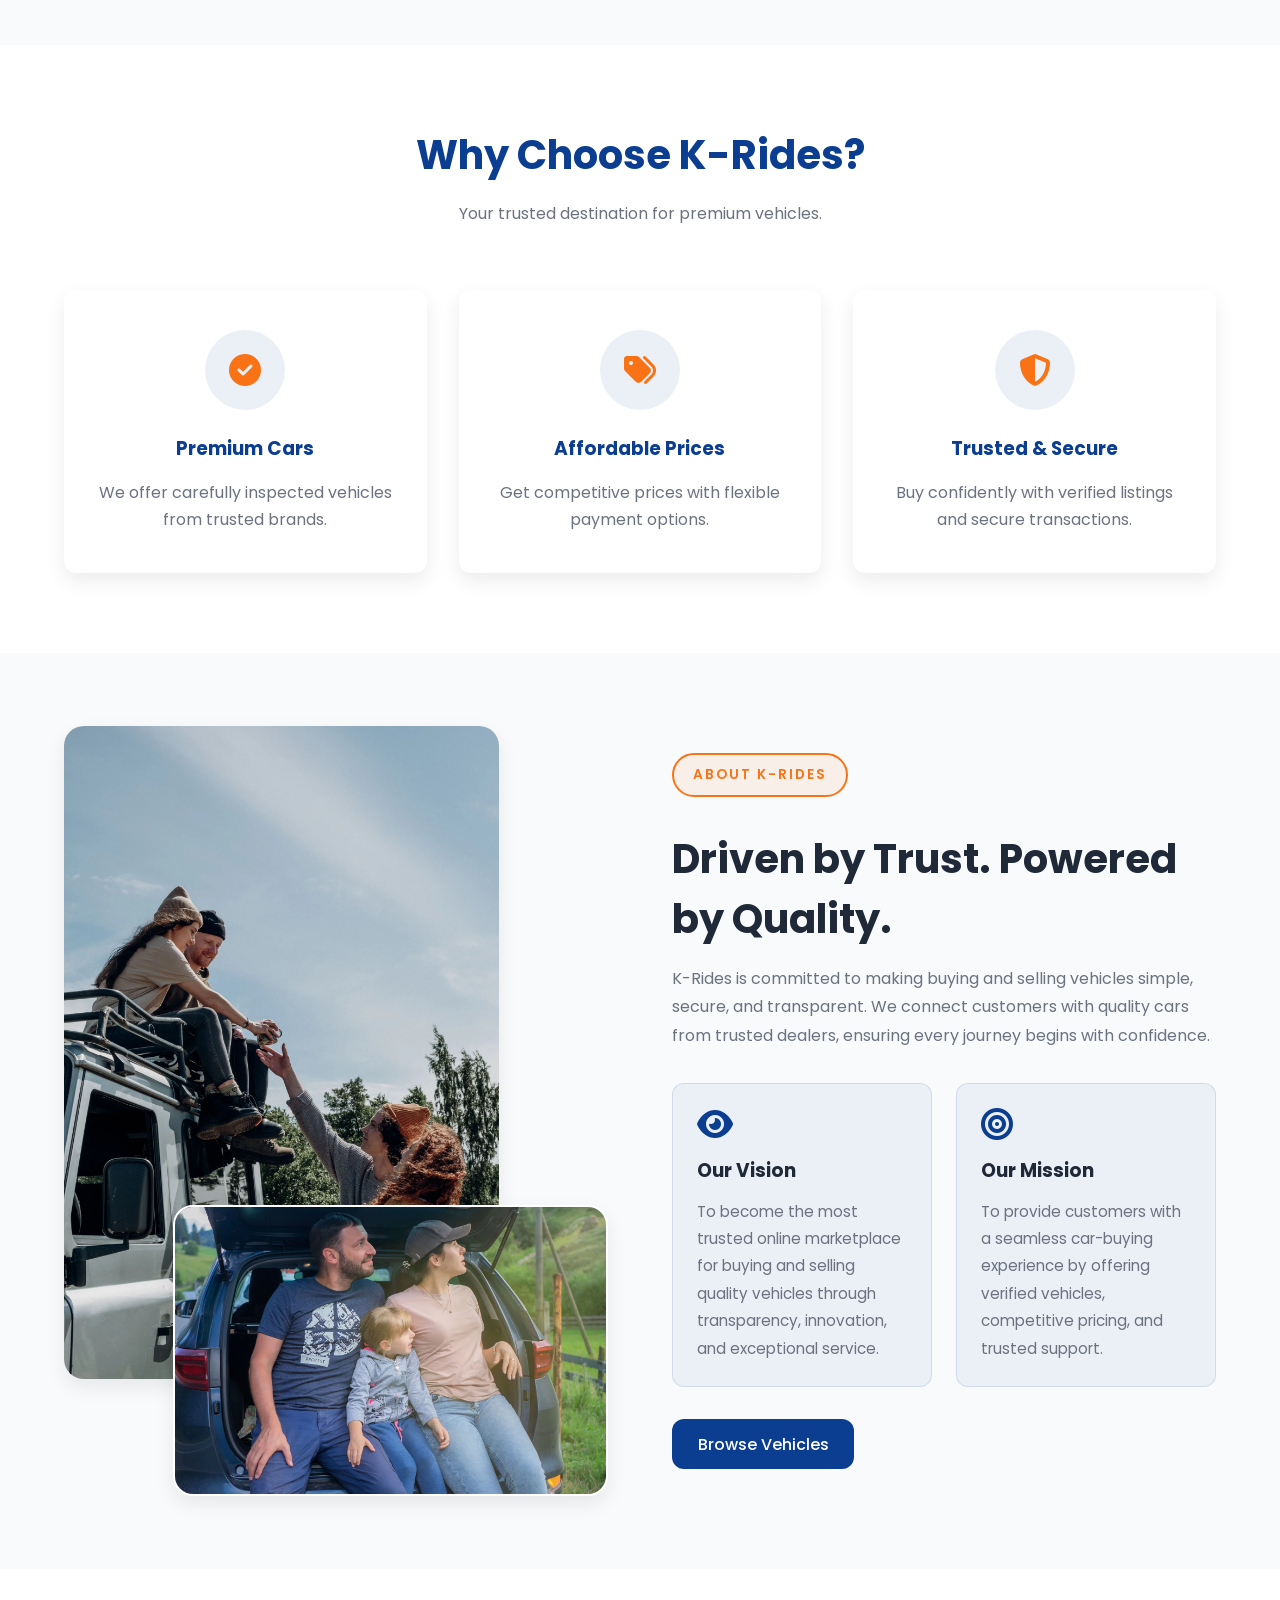
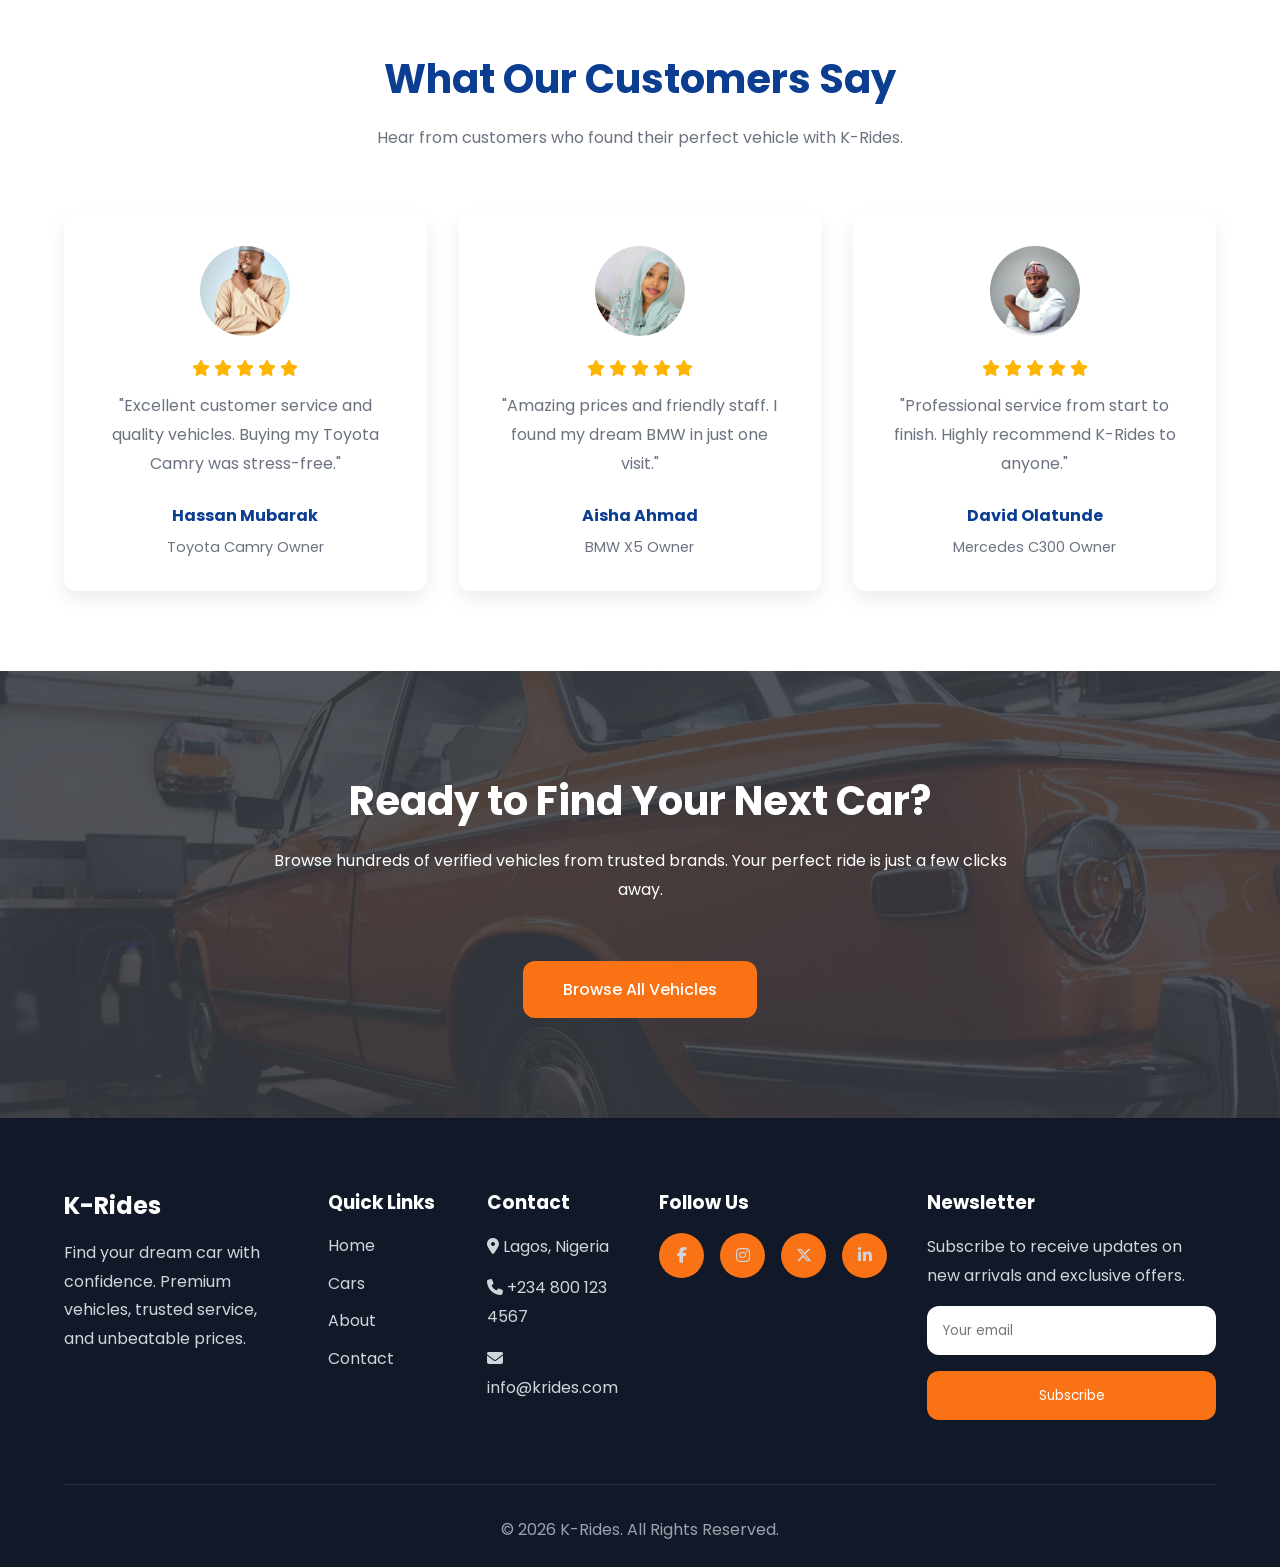
==== commit 594f0072: "Preloader added" ====
--- a/index.html
+++ b/index.html
@@ -18,9 +18,25 @@
 	<link rel="preconnect" href="https://fonts.gstatic.com" crossorigin>
 	<link href="https://fonts.googleapis.com/css2?family=Poppins:wght@300;400;500;600;700&display=swap" rel="stylesheet">
 	<link rel="stylesheet" href="https://cdnjs.cloudflare.com/ajax/libs/font-awesome/6.7.2/css/all.min.css">
-	<link rel="stylesheet" href="style.css?v=31">
+	<link rel="stylesheet" href="style.css?v=32">
 </head>
 <body>
+	<!-- =========================================================
+     PRELOADER - MAD LOGO EFFECT
+     ========================================================= -->
+	<div id="preloader" class="preloader" aria-hidden="true">
+		<div class="preloader-inner">
+			<div class="preloader-logo-wrap">
+				<img src="assets/k-ride-logo.png" alt="K-Rides" class="preloader-logo">
+				<div class="preloader-ring"></div>
+				<div class="preloader-ring2"></div>
+			</div>
+			<p class="preloader-text">K-RIDES</p>
+			<span class="preloader-sub">Find Your Dream Car</span>
+			<div class="preloader-bar"><span></span></div>
+		</div>
+	</div>
+
 	<!-- =========================================================
      HEADER / NAVBAR
      ========================================================= -->
--- a/style.css
+++ b/style.css
@@ -21,6 +21,41 @@
 .cars-hero {
   scroll-margin-top: 80px;
 }
+
+/* =========================================================
+   PRELOADER - MAD LOGO EFFECT
+   ========================================================= */
+.preloader{
+  position:fixed;
+  inset:0;
+  background:#FFFFFF;
+  z-index:9999;
+  display:flex;
+  align-items:center;
+  justify-content:center;
+  transition:opacity .6s ease, visibility .6s ease;
+}
+.preloader.hide{ opacity:0; visibility:hidden; pointer-events:none; }
+.preloader-inner{ text-align:center; display:flex; flex-direction:column; align-items:center; gap:14px; }
+.preloader-logo-wrap{ position:relative; width:110px; height:110px; display:flex; align-items:center; justify-content:center; }
+.preloader-logo{ width:86px; height:86px; object-fit:contain; border-radius:50%; background:#fff; padding:6px; box-shadow:0 8px 30px rgba(11,61,145,.18); animation:logoPulse 1.6s ease-in-out infinite; position:relative; z-index:2; }
+.preloader-ring, .preloader-ring2{
+  position:absolute; inset:0;
+  border:3px solid transparent;
+  border-top-color:var(--primary);
+  border-right-color:var(--secondary);
+  border-radius:50%;
+  animation:spin 1.1s linear infinite;
+}
+.preloader-ring2{ inset:8px; border-width:2px; border-top-color:var(--secondary); border-right-color:var(--primary); animation:spinReverse 1.4s linear infinite; opacity:.7; }
+.preloader-text{ font-size:1.35rem; font-weight:700; color:var(--primary); letter-spacing:2px; margin-top:4px; }
+.preloader-sub{ font-size:.85rem; color:var(--light-text); letter-spacing:1px; margin-top:-8px; }
+.preloader-bar{ width:120px; height:3px; background:#E5E7EB; border-radius:99px; overflow:hidden; margin-top:6px; }
+.preloader-bar span{ display:block; height:100%; width:45%; background:linear-gradient(90deg, var(--primary), var(--secondary)); border-radius:99px; animation:barSlide 1.2s ease-in-out infinite; }
+@keyframes spin{ to{ transform:rotate(360deg); } }
+@keyframes spinReverse{ to{ transform:rotate(-360deg); } }
+@keyframes logoPulse{ 0%,100%{ transform:scale(1); } 50%{ transform:scale(1.04); } }
+@keyframes barSlide{ 0%{ transform:translateX(-100%); } 50%{ transform:translateX(80%); } 100%{ transform:translateX(180%); } }
 
 body {
   font-family: "Poppins", sans-serif;
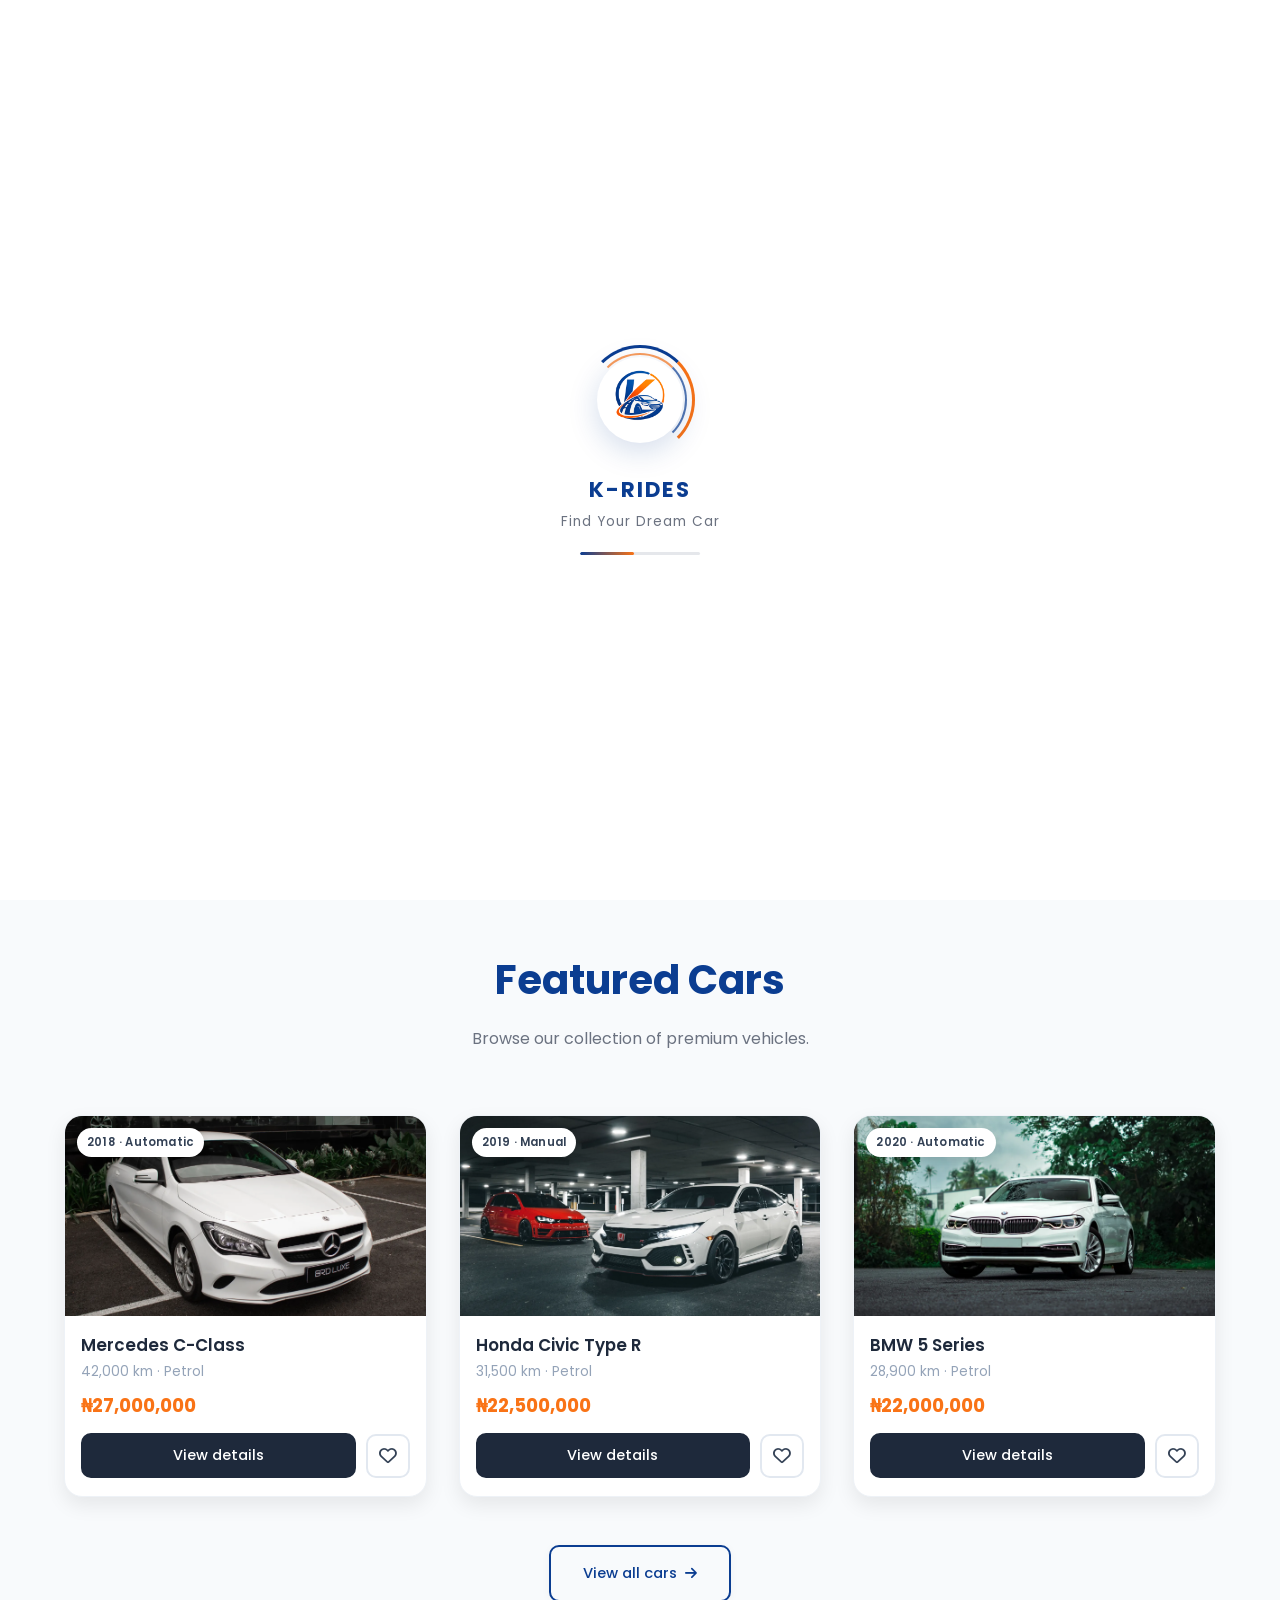
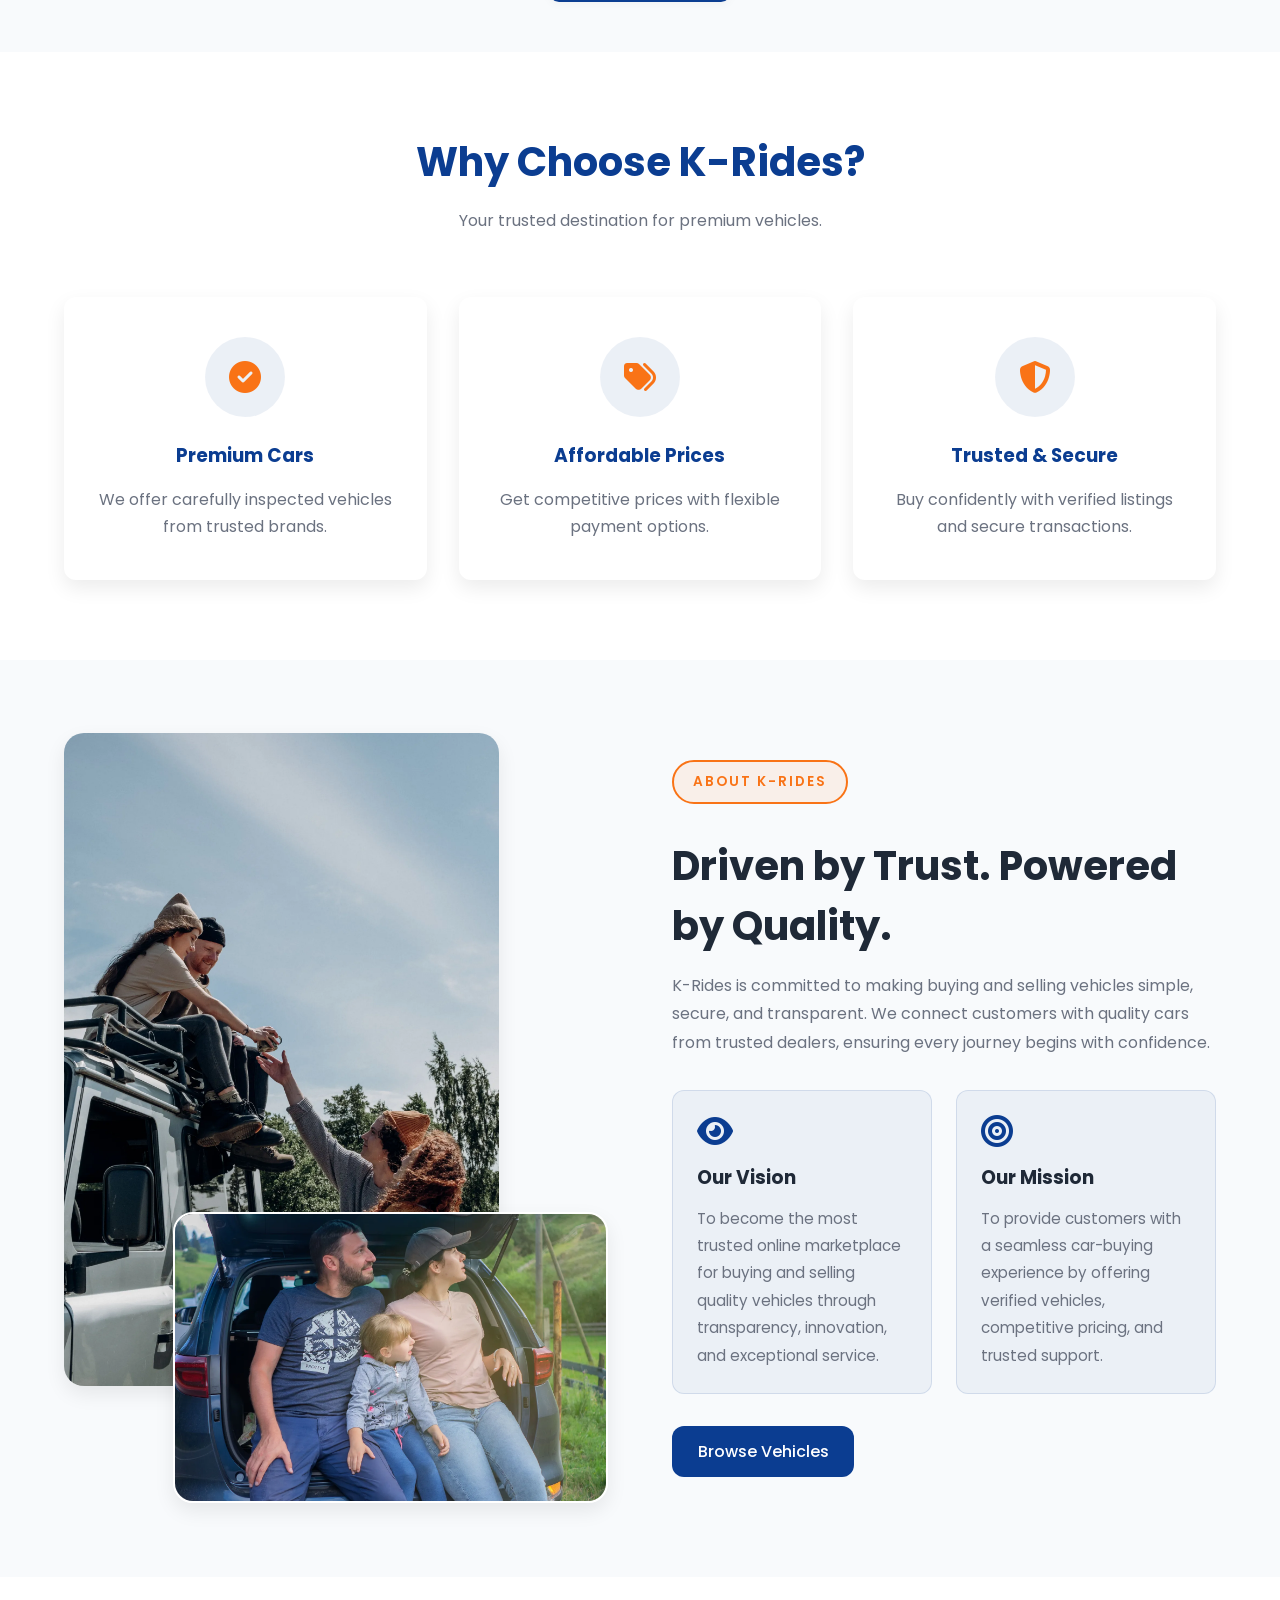
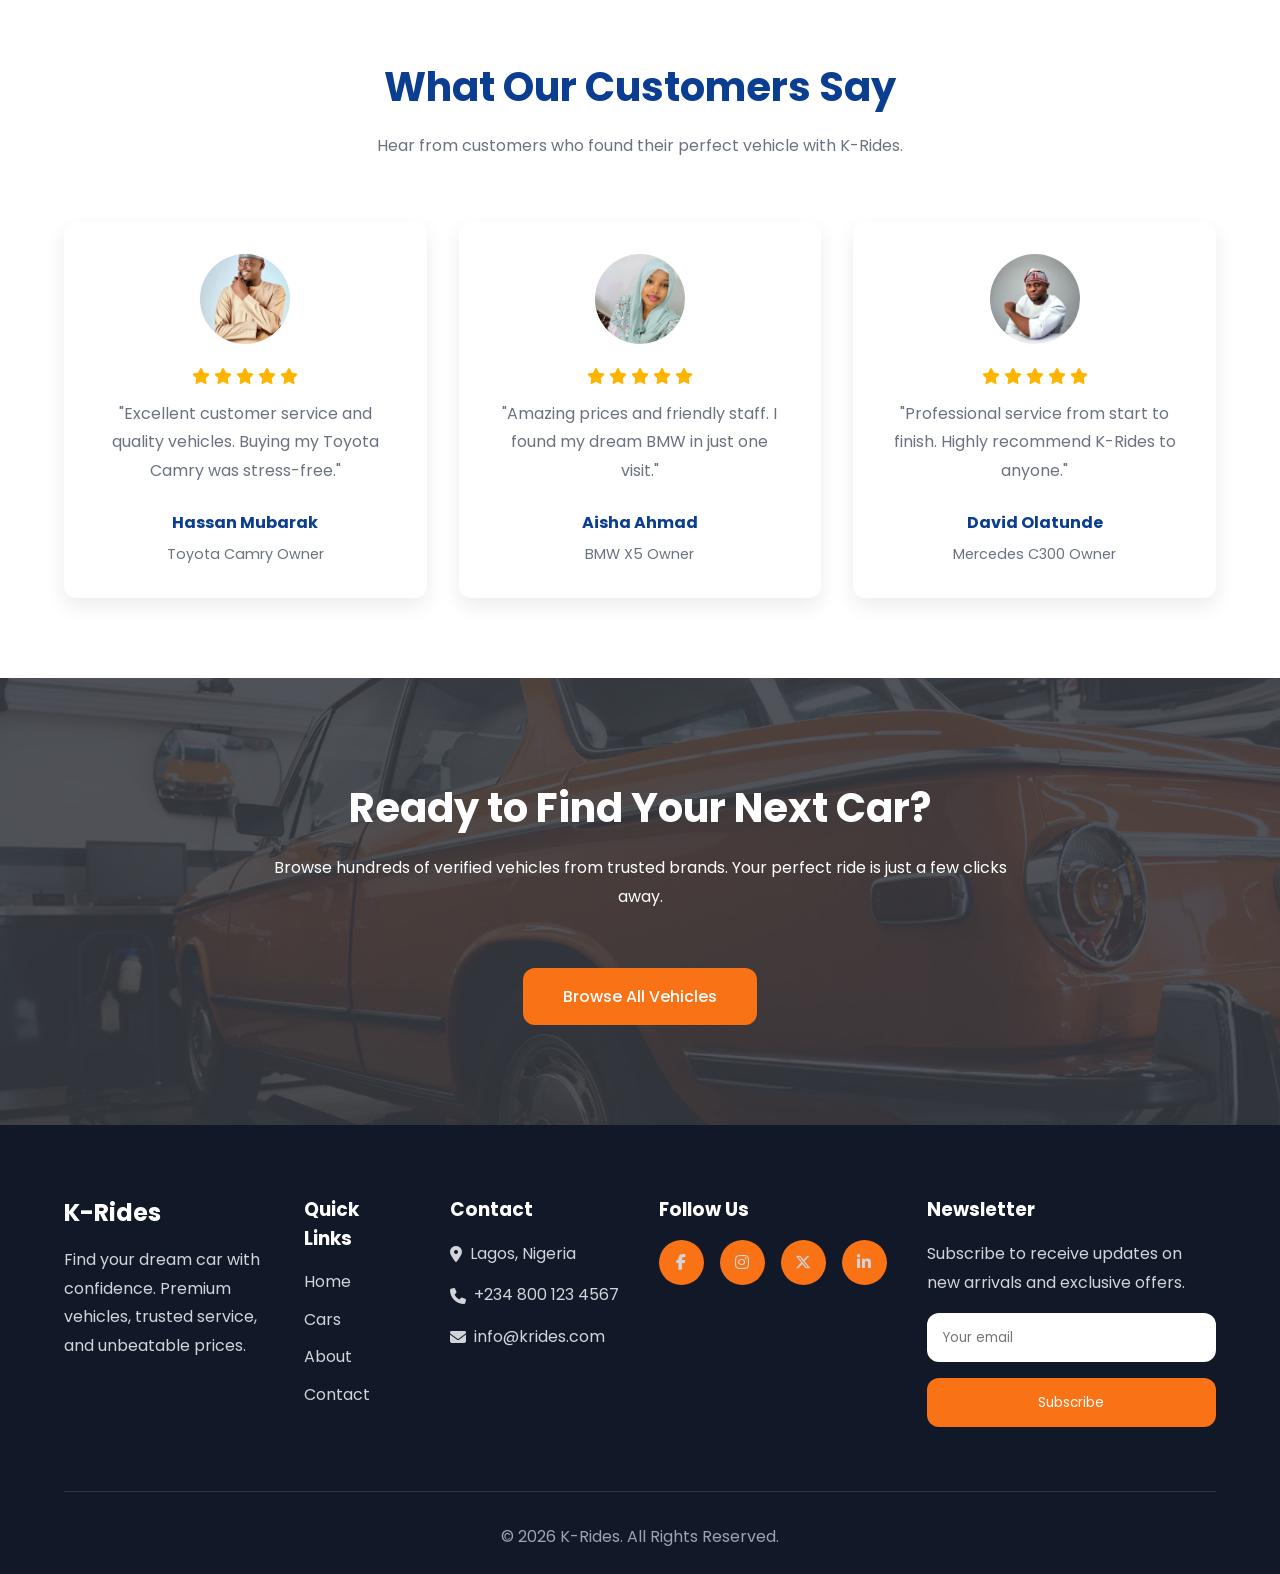
==== commit 6e9c4a7b: "ui: hero slideshow + featured/cars card redesign + nav/preloader/footer polish" ====
--- a/index.html
+++ b/index.html
@@ -7,8 +7,10 @@
 	<meta name="description" content="K-Rides - Find your dream car with confidence. Premium vehicles, trusted dealers, competitive prices in Lagos, Nigeria. Browse 30+ verified cars.">
 	<meta property="og:title" content="K-Rides | Find Your Dream Car">
 	<meta property="og:description" content="Premium vehicles, trusted dealers, competitive prices in Lagos. Browse 30+ verified cars.">
-	<meta property="og:image" content="assets/k-ride-logo.png">
+	<meta property="og:image" content="https://k-rides-jerry.vercel.app/assets/k-ride-logo.png">
 	<meta property="og:type" content="website">
+	<meta property="og:url" content="https://k-rides-jerry.vercel.app/">
+	<link rel="canonical" href="https://k-rides-jerry.vercel.app/">
 	<meta name="twitter:card" content="summary_large_image">
 	<title>K-Rides | Find Your Dream Car</title>
 	<link rel="icon" type="image/x-icon" href="assets/favicon.ico">
@@ -18,7 +20,9 @@
 	<link rel="preconnect" href="https://fonts.gstatic.com" crossorigin>
 	<link href="https://fonts.googleapis.com/css2?family=Poppins:wght@300;400;500;600;700&display=swap" rel="stylesheet">
 	<link rel="stylesheet" href="https://cdnjs.cloudflare.com/ajax/libs/font-awesome/6.7.2/css/all.min.css">
-	<link rel="stylesheet" href="style.css?v=32">
+	<link rel="stylesheet" href="style.css?v=46">
+	<script>try{var t=(performance.getEntriesByType('navigation')[0]||{}).type||(performance.navigation&&performance.navigation.type===1?'reload':'navigate');if(sessionStorage.getItem('krides_preloader_done')&&t!=='reload')document.documentElement.classList.add('skip-preloader');}catch(e){}</script>
+	<style>.skip-preloader #preloader{display:none!important;opacity:0!important;visibility:hidden!important;pointer-events:none!important;}</style>
 </head>
 <body>
 	<!-- =========================================================
@@ -77,6 +81,10 @@
      HERO SECTION
      ========================================================= -->
 <section class="hero" id="home">
+    	<div class="hero-slideshow" aria-hidden="true">
+    		<div class="hero-slide active" style="background-image: url('assets/kride-opt.webp')"></div>
+    		<div class="hero-slide" style="background-image: url('assets/hero-2.webp')"></div>
+    	</div>
     	<div class="overlay"></div>
     	<div class="container">
 			<div class="hero-text">
@@ -90,6 +98,10 @@
 				</a>
 			</div>
     	</div>
+    	<div class="hero-dots" role="tablist" aria-label="Hero slideshow">
+    		<button class="hero-dot active" data-slide="0" aria-label="Slide 1" role="tab" aria-selected="true"></button>
+    		<button class="hero-dot" data-slide="1" aria-label="Slide 2" role="tab" aria-selected="false"></button>
+    	</div>
 	</section>
 
 	<!-- =========================================================
@@ -105,67 +117,85 @@
 			</div>
 
 			<div class="car-grid">
-				<div class="car-card"
+				<div class="car-card featured-card"
 					data-brand="Mercedes"
 					data-model="Mercedes C-Class"
 					data-price="27000000"
 					data-fuel="Petrol"
 					data-transmission="Automatic"
-					data-year="2020"
+					data-year="2018"
+					data-km="42000"
 					data-rating="4.8"
 					data-description="Luxury sedan with leather seats, premium sound, advanced safety, and a powerful engine.">
-					<img src="assets/mercedes.webp" alt="Mercedes C-Class" loading="lazy">
+					<div class="car-image-wrap">
+						<img src="assets/mercedes.webp" alt="Mercedes C-Class" loading="lazy">
+						<span class="car-badge">2018 · Automatic</span>
+					</div>
 					<div class="car-info">
 						<h3>Mercedes C-Class</h3>
-						<p>₦27,000,000</p>
-						<a href="#" class="btn btn-primary card-details">
-							View Details
-						</a>
-					</div>
-				</div>
-
-				<div class="car-card"
+						<p class="car-meta">42,000 km · Petrol</p>
+						<p class="car-price">₦27,000,000</p>
+						<div class="car-actions">
+							<a href="#" class="btn card-details">View details</a>
+							<button class="wishlist-btn featured-wishlist" aria-label="Add to wishlist"><i class="fa-regular fa-heart"></i></button>
+						</div>
+					</div>
+				</div>
+
+				<div class="car-card featured-card"
 					data-brand="Honda"
-					data-model="Honda Civic"
+					data-model="Honda Civic Type R"
 					data-price="22500000"
 					data-fuel="Petrol"
-					data-transmission="Automatic"
-					data-year="2023"
+					data-transmission="Manual"
+					data-year="2019"
+					data-km="31500"
 					data-rating="4.8"
 					data-description="Reliable and efficient sedan with modern tech, smooth handling, and excellent fuel economy.">
-					<img src="assets/Honda.webp" alt="Honda Civic" loading="lazy">
+					<div class="car-image-wrap">
+						<img src="assets/Honda.webp" alt="Honda Civic Type R" loading="lazy">
+						<span class="car-badge">2019 · Manual</span>
+					</div>
 					<div class="car-info">
-						<h3>Honda Civic</h3>
-						<p>₦22,500,000</p>
-						<a href="#" class="btn btn-primary card-details">
-							View Details
-						</a>
-					</div>
-				</div>
-
-				<div class="car-card"
+						<h3>Honda Civic Type R</h3>
+						<p class="car-meta">31,500 km · Petrol</p>
+						<p class="car-price">₦22,500,000</p>
+						<div class="car-actions">
+							<a href="#" class="btn card-details">View details</a>
+							<button class="wishlist-btn featured-wishlist" aria-label="Add to wishlist"><i class="fa-regular fa-heart"></i></button>
+						</div>
+					</div>
+				</div>
+
+				<div class="car-card featured-card"
 					data-brand="BMW"
-					data-model="BMW 5Series"
+					data-model="BMW 5 Series"
 					data-price="22000000"
 					data-fuel="Petrol"
 					data-transmission="Automatic"
-					data-year="2019"
+					data-year="2020"
+					data-km="28900"
 					data-rating="4.8"
 					data-description="Executive sedan blending performance and luxury with advanced driving dynamics and premium comfort.">
-					<img src="assets/Bmw.webp" alt="BMW 5Series" loading="lazy">
+					<div class="car-image-wrap">
+						<img src="assets/Bmw.webp" alt="BMW 5 Series" loading="lazy">
+						<span class="car-badge">2020 · Automatic</span>
+					</div>
 					<div class="car-info">
-						<h3>BMW 5Series</h3>
-						<p>₦22,000,000</p>
-						<a href="#" class="btn btn-primary card-details">
-							View Details
-						</a>
+						<h3>BMW 5 Series</h3>
+						<p class="car-meta">28,900 km · Petrol</p>
+						<p class="car-price">₦22,000,000</p>
+						<div class="car-actions">
+							<a href="#" class="btn card-details">View details</a>
+							<button class="wishlist-btn featured-wishlist" aria-label="Add to wishlist"><i class="fa-regular fa-heart"></i></button>
+						</div>
 					</div>
 				</div>
 			</div>
 			
 			<div class="view-all">
-				<a href="cars.html" class="btn btn-primary">
-					View All Cars
+				<a href="cars.html" class="btn btn-view-all">
+					View all cars <i class="fa-solid fa-arrow-right"></i>
 				</a>
 			</div>
 
--- a/style.css
+++ b/style.css
@@ -304,6 +304,20 @@
   opacity: 0.9;
 }
 
+/* Sign In transparent on Cars page (when Cars button is active) - don't touch Cars button */
+.nav-buttons:has(.btn-cars.active) .btn-register,
+.nav-buttons .btn-cars.active + .btn-register {
+  background: transparent;
+  border: 2px solid var(--secondary);
+  color: var(--text);
+}
+.nav-buttons:has(.btn-cars.active) .btn-register:hover,
+.nav-buttons .btn-cars.active + .btn-register:hover {
+  background: var(--secondary);
+  color: var(--white);
+  opacity: 1;
+}
+
 /* =========================================================
    HAMBURGER - HIDDEN ON DESKTOP
    ========================================================= */
@@ -344,16 +358,38 @@
   display: flex;
   align-items: center;
   padding-top: 70px;
-  background-image: url("assets/kride-opt.webp");
+  overflow: hidden;
+  background: #0f172a;
+}
+
+.hero-slideshow {
+  position: absolute;
+  inset: 0;
+  z-index: 0;
+}
+
+.hero-slide {
+  position: absolute;
+  inset: 0;
   background-size: cover;
   background-position: center;
   background-repeat: no-repeat;
+  opacity: 0;
+  transform: scale(1.04);
+  transition: opacity 1.1s ease, transform 7s ease;
+  will-change: opacity, transform;
+}
+
+.hero-slide.active {
+  opacity: 1;
+  transform: scale(1);
 }
 
 .overlay {
   position: absolute;
   inset: 0;
   background: rgba(0, 0, 0, 0.55);
+  z-index: 1;
 }
 
 .hero .container {
@@ -361,6 +397,44 @@
   z-index: 2;
 }
 
+.hero-dots {
+  position: absolute;
+  bottom: 28px;
+  left: 50%;
+  transform: translateX(-50%);
+  display: flex;
+  gap: 10px;
+  z-index: 3;
+}
+
+.hero-dot {
+  width: 30px;
+  height: 4px;
+  border-radius: 99px;
+  border: none;
+  background: rgba(255, 255, 255, 0.45);
+  cursor: pointer;
+  transition: background 0.3s, width 0.3s, opacity 0.3s;
+  padding: 0;
+}
+
+.hero-dot.active {
+  background: var(--secondary);
+  width: 36px;
+}
+
+.hero-dot:focus-visible {
+  outline: 2px solid var(--white);
+  outline-offset: 2px;
+}
+
+@media (prefers-reduced-motion: reduce) {
+  .hero-slide {
+    transition: opacity 0.3s ease;
+    transform: none !important;
+  }
+}
+
 .hero-text {
   max-width: 650px;
 }
@@ -373,10 +447,19 @@
 }
 
 .hero-text p {
-  font-size: 1.2rem;
+  font-size: 1rem;
   color: #f1f1f1;
   line-height: 1.8;
   margin-bottom: 3rem;
+  background: rgba(17, 24, 39, 0.62);
+  backdrop-filter: blur(6px);
+  -webkit-backdrop-filter: blur(6px);
+  border: 1px solid rgba(255, 255, 255, 0.12);
+  border-radius: 12px;
+  padding: 12px 16px;
+  display: inline-block;
+  max-width: 100%;
+  box-shadow: 0 8px 20px rgba(0, 0, 0, 0.18);
 }
 
 .hero-buttons {
@@ -391,6 +474,22 @@
 
 .btn-primary:hover {
   opacity: 0.9;
+}
+
+/* Hero CTA - gradient blue -> orange */
+.hero .btn-primary {
+  background: linear-gradient(135deg, var(--primary) 0%, #1e5cc8 45%, var(--secondary) 100%);
+  color: var(--white);
+  border: none;
+  box-shadow: 0 10px 25px rgba(11, 61, 145, 0.35);
+}
+
+.hero .btn-primary:hover {
+  background: linear-gradient(135deg, #0a347a 0%, #1a4fae 45%, #ea6d12 100%);
+  color: var(--white);
+  opacity: 1;
+  transform: translateY(-2px);
+  box-shadow: 0 14px 30px rgba(11, 61, 145, 0.45);
 }
 
 .featured-cars {
@@ -465,6 +564,142 @@
   transform: translateY(-3px);
   box-shadow: 0 12px 25px rgba(11, 61, 145, 0.25);
 }
+
+/* =========================================================
+   FEATURED CARS - NEW DESIGN (matches reference image)
+   ========================================================= */
+.featured-cars .section-title h2 { color: var(--primary); }
+.featured-cars .section-title p { color: var(--light-text); }
+
+.featured-card {
+  background: var(--white);
+  border-radius: 16px;
+  overflow: hidden;
+  border: 1px solid #eef2f7;
+  box-shadow: 0 4px 20px rgba(0, 0, 0, 0.06);
+}
+.featured-card:hover {
+  transform: translateY(-6px);
+  box-shadow: 0 16px 30px rgba(0, 0, 0, 0.1);
+}
+.car-image-wrap {
+  position: relative;
+  height: 200px;
+  background: #e5e7eb;
+  overflow: hidden;
+}
+.car-image-wrap img {
+  width: 100%;
+  height: 100%;
+  object-fit: cover;
+  display: block;
+  transition: transform 0.4s ease;
+}
+.featured-card:hover .car-image-wrap img { transform: scale(1.05); }
+
+.car-badge {
+  position: absolute;
+  top: 12px;
+  left: 12px;
+  background: var(--white);
+  color: #334155;
+  font-size: 0.72rem;
+  font-weight: 600;
+  padding: 6px 10px;
+  border-radius: 999px;
+  box-shadow: 0 2px 8px rgba(0,0,0,0.08);
+  letter-spacing: 0.2px;
+}
+.featured-card .car-info {
+  padding: 16px 16px 18px;
+}
+.featured-card .car-info h3 {
+  font-size: 1.05rem;
+  font-weight: 600;
+  color: #1e293b;
+  margin-bottom: 4px;
+}
+.featured-card .car-meta {
+  font-size: 0.85rem;
+  color: #94a3b8;
+  font-weight: 400;
+  margin-bottom: 10px;
+}
+.featured-card .car-price {
+  font-size: 1.15rem;
+  font-weight: 700;
+  color: var(--secondary);
+  margin-bottom: 14px;
+}
+.car-actions {
+  display: flex;
+  gap: 10px;
+  align-items: center;
+}
+.car-actions .card-details {
+  flex: 1;
+  background: #1e293b;
+  color: var(--white);
+  border: 2px solid #1e293b;
+  text-align: center;
+  padding: 10px 14px;
+  border-radius: 10px;
+  font-size: 0.9rem;
+  font-weight: 500;
+}
+.car-actions .card-details:hover {
+  background: #0f172a;
+  border-color: #0f172a;
+  color: var(--white);
+  transform: translateY(-1px);
+}
+.featured-wishlist {
+  width: 44px;
+  height: 44px;
+  flex-shrink: 0;
+  border-radius: 10px;
+  border: 1px solid #e2e8f0;
+  background: var(--white);
+  color: #334155;
+  display: flex;
+  align-items: center;
+  justify-content: center;
+  cursor: pointer;
+  transition: 0.2s;
+  position: static;
+}
+.featured-wishlist:hover {
+  background: #fff1f2;
+  border-color: #fecdd3;
+  color: #e11d48;
+}
+.featured-wishlist.active { background: #e11d48; color: #fff; border-color: #e11d48; }
+
+.btn-view-all {
+  background: var(--white);
+  color: #1e3a5f;
+  border: 1.5px solid #1e3a5f;
+  border-radius: 10px;
+  padding: 10px 20px;
+  font-weight: 500;
+  font-size: 0.92rem;
+  display: inline-flex;
+  align-items: center;
+  justify-content: center;
+  gap: 8px;
+  min-width: 0 !important;
+  width: auto;
+  transition: all 0.3s ease;
+  box-shadow: 0 2px 10px rgba(0,0,0,0.04);
+}
+.btn-view-all:hover {
+  background: #1e3a5f;
+  color: var(--white);
+  transform: translateY(-2px);
+  box-shadow: 0 10px 20px rgba(30, 58, 95, 0.2);
+}
+.btn-view-all i { font-size: 0.85rem; transition: transform 0.3s; }
+.btn-view-all:hover i { transform: translateX(4px); }
 
 .why-choose {
   background: var(--white);
@@ -780,6 +1015,12 @@
   line-height: 1.8;
   margin-bottom: 0.8rem;
 }
+.footer-column p:has(i) {
+  display: flex;
+  align-items: center;
+  gap: 8px;
+  white-space: nowrap;
+}
 
 .footer-column ul li {
   margin-bottom: 0.8rem;
@@ -1008,6 +1249,92 @@
   color: white;
 }
 
+/* Featured wishlist override - must be after generic wishlist-btn */
+.featured-card .featured-wishlist {
+  position: static !important;
+  top: auto !important;
+  right: auto !important;
+  width: 44px !important;
+  height: 44px !important;
+  border-radius: 10px !important;
+  border: 2px solid #e2e8f0 !important;
+  background: var(--white) !important;
+  color: #334155 !important;
+}
+
+.featured-card .featured-wishlist i {
+  font-size: 1.1rem;
+}
+
+.featured-card .featured-wishlist:hover {
+  background: #fff1f2 !important;
+  border-color: #fecdd3 !important;
+  color: #e11d48 !important;
+}
+.featured-card .featured-wishlist.active {
+  background: #e11d48 !important;
+  color: #fff !important;
+  border-color: #e11d48 !important;
+}
+.car-actions .card-details {
+  width: auto !important;
+  flex: 1;
+}
+
+/* =========================================================
+   CARS PAGE - SAME ACTIONS AS FEATURED
+   ========================================================= */
+.cars-car-grid .car-actions {
+  display: flex;
+  gap: 10px;
+  align-items: center;
+  margin-top: 4px;
+}
+.cars-car-grid .car-actions .card-details {
+  flex: 1;
+  background: #1e293b !important;
+  color: var(--white) !important;
+  border: 2px solid #1e293b !important;
+  text-align: center;
+  padding: 10px 14px;
+  border-radius: 10px;
+  font-size: 0.9rem;
+  font-weight: 500;
+  width: auto !important;
+}
+.cars-car-grid .car-actions .card-details:hover {
+  background: #0f172a !important;
+  border-color: #0f172a !important;
+}
+.cars-car-grid .car-actions .wishlist-btn {
+  position: static !important;
+  top: auto !important;
+  right: auto !important;
+  width: 44px !important;
+  height: 44px !important;
+  min-width: 44px;
+  border-radius: 10px !important;
+  border: 1px solid #e2e8f0 !important;
+  background: var(--white) !important;
+  color: #334155 !important;
+  flex-shrink: 0;
+}
+
+.cars-car-grid .car-actions .wishlist-btn i {
+  font-size: 1.1rem;
+}
+
+.cars-car-grid .car-actions .wishlist-btn:hover {
+  background: #fff1f2 !important;
+  border-color: #fecdd3 !important;
+  color: #e11d48 !important;
+}
+.cars-car-grid .car-actions .wishlist-btn.active {
+  background: #e11d48 !important;
+  color: #fff !important;
+  border-color: #e11d48 !important;
+}
+
 .car-info {
   padding: 1.5rem;
 }
@@ -1045,7 +1372,7 @@
 .car-price {
   font-size: 1.6rem;
   font-weight: 700;
-  color: var(--primary);
+  color: #1e293b;
   margin-bottom: 1.5rem;
 }
 
@@ -1148,7 +1475,7 @@
 
 .modal-price {
   font-size: 2rem;
-  color: var(--secondary);
+  color: #1e293b;
   font-weight: bold;
   margin: 8px 0 12px;
 }
@@ -1740,6 +2067,9 @@
     font-size: 1.1rem;
     margin-bottom: 1.5rem;
   }
+  .hero-dots {
+    bottom: 12px;
+  }
 
   /* GRIDS */
   .car-grid,
